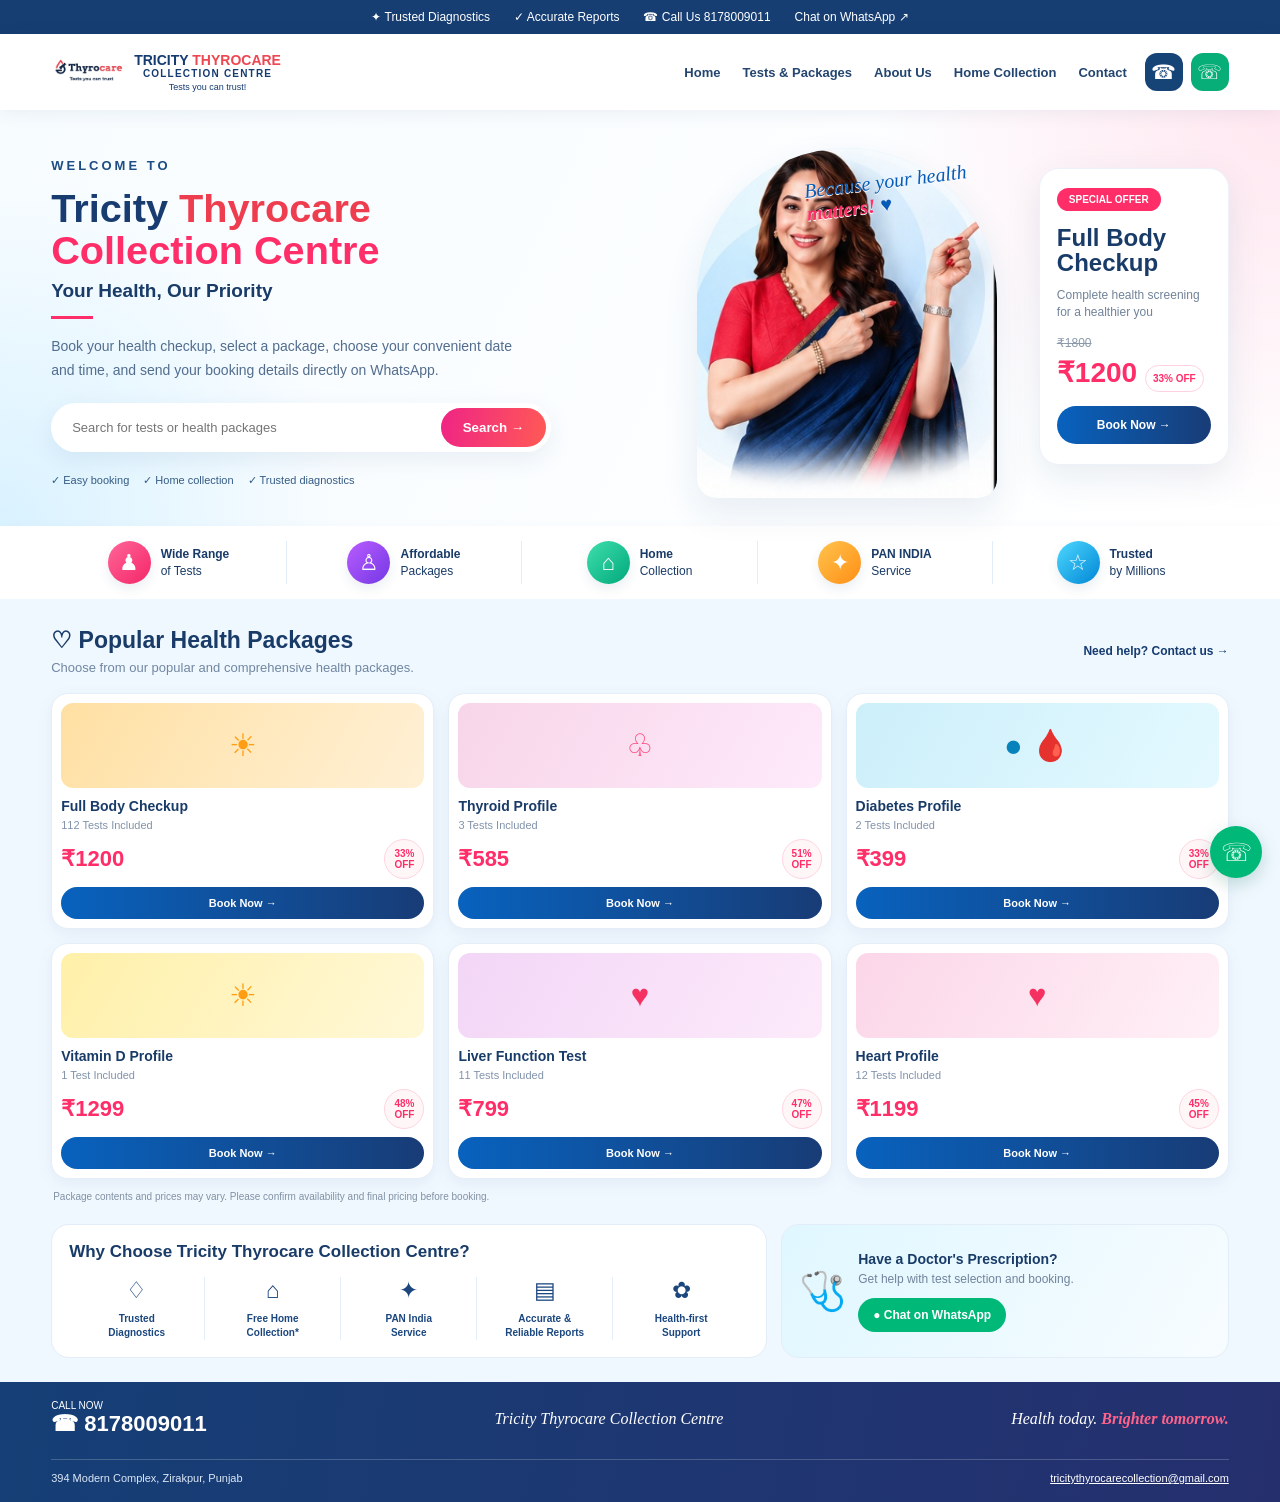
==== index.html @ b6810d11 "Update website" ====
<!doctype html>
<html lang="en">
<head>
<meta charset="utf-8">
<meta name="viewport" content="width=device-width, initial-scale=1">
<meta name="theme-color" content="#112748">
<title>Tricity Thyrocare Collection Centre | Health today. Brighter tomorrow.</title>
<style>
*{box-sizing:border-box} :root{--navy:#153b70;--blue:#075bb7;--pink:#ff2d68;--red:#f04454;--pale:#f1f8ff;--text:#193b68}html{scroll-behavior:smooth}body{margin:0;font-family:Arial,Helvetica,sans-serif;color:var(--text);background:#f5faff}.topline{min-height:34px;background:#173e73;color:#fff;display:flex;gap:24px;align-items:center;justify-content:space-around;padding:8px 4%;font-size:12px}.topline a{color:#fff;text-decoration:none}.header{background:#fff;display:flex;align-items:center;justify-content:space-between;padding:12px 4%;gap:18px;box-shadow:0 3px 18px #0c366011;position:sticky;top:0;z-index:10}.brand{display:flex;align-items:center;gap:9px;text-decoration:none;color:var(--navy);min-width:245px}.brand img{width:74px;height:52px;object-fit:contain;object-position:center;background:#112748;border-radius:3px}.brand-name{font-size:14px;font-weight:800;line-height:1.15}.brand-name b{color:#ed4851}.brand-name small,.brand-name em{display:block;text-align:center;font-size:10px;letter-spacing:1.2px;font-style:normal}.brand-name em{font-size:9px;letter-spacing:0;font-weight:500;margin-top:3px}nav{display:flex;gap:22px;align-items:center}nav a{font-size:13px;font-weight:700;color:#23456f;text-decoration:none}nav a:hover{color:var(--pink)}.header-actions{display:flex;gap:8px}.round-call,.round-wa{width:38px;height:38px;border-radius:12px;display:grid;place-items:center;color:white;text-decoration:none;font-size:20px;background:#174477}.round-wa{background:#08ae77}.menu{display:none;border:0;background:none;font-size:25px;color:var(--navy)}.hero{padding:38px 4% 28px;display:grid;grid-template-columns:1fr 1.05fr;gap:28px;align-items:center;background:radial-gradient(circle at 0% 100%,#d9f2ff 0,transparent 26%),radial-gradient(circle at 100% 0%,#ffe7f0 0,transparent 30%),linear-gradient(115deg,#f7fcff,#fff)}.eyebrow{font-weight:800;letter-spacing:3px;font-size:13px;color:#1d4d82}.hero h1{font-size:clamp(28px,3.1vw,43px);line-height:1.08;margin:14px 0 8px;color:#183c70}.hero h1 span{color:#ee3d4e}.hero h1 strong{color:var(--pink)}.hero h2{font-size:19px;margin:0 0 14px}.pink-line{width:42px;height:3px;background:var(--pink);margin-bottom:16px}.hero-copy p{font-size:14px;line-height:1.7;color:#526d8e;max-width:480px}.search{display:flex;background:white;border-radius:40px;box-shadow:0 8px 24px #123b7014;padding:5px;max-width:500px;margin:20px 0}.search input{min-width:0;flex:1;border:0;outline:0;padding:12px 16px;border-radius:30px;font-size:13px}.search button{border:0;background:linear-gradient(100deg,#ef2485,#ff5a55);color:#fff;border-radius:30px;padding:0 22px;font-weight:800;cursor:pointer}.trust-points{display:flex;gap:14px;flex-wrap:wrap;font-size:11px;color:#355b84}.hero-visual{min-height:350px;position:relative;display:flex;align-items:center;justify-content:center;padding:0 175px 0 0}.photo-frame{width:min(100%,300px);height:350px;overflow:hidden;border-radius:160px 160px 20px 20px;background:#d8efff;box-shadow:0 14px 36px #17447717}.photo-frame img{width:100%;height:100%;object-fit:cover;object-position:center top}.floating-note{position:absolute;top:22px;left:28%;font-family:Georgia,serif;font-style:italic;font-size:20px;color:#075bb7;transform:rotate(-7deg);text-shadow:0 1px white}.floating-note b{color:var(--pink)}.offer-card{position:absolute;right:0;top:20px;width:190px;background:white;border-radius:20px;padding:20px 17px;box-shadow:0 12px 36px #193b6818;border:1px solid #edf2fa}.offer-tag{background:var(--pink);color:#fff;border-radius:20px;padding:6px 12px;font-size:10px;font-weight:800}.offer-card h3{font-size:24px;line-height:1.05;margin:18px 0 8px}.offer-card p{font-size:12px;color:#71839b;line-height:1.4}.offer-card del{font-size:12px;color:#8b99aa}.price{font-size:28px;color:var(--pink);font-weight:900;margin:5px 0 14px;white-space:nowrap}.price small{font-size:10px;border:1px solid #ffd1df;border-radius:20px;padding:7px;color:var(--pink);display:inline-block}.btn,.book{display:block;text-align:center;text-decoration:none;background:linear-gradient(90deg,#0862be,#183c76);color:#fff;border:0;border-radius:25px;padding:12px;font-weight:800;font-size:12px;cursor:pointer;width:100%}.benefits{display:grid;grid-template-columns:repeat(5,1fr);background:#fff;padding:15px 4%;box-shadow:0 5px 16px #1744770b}.benefits>div{display:flex;align-items:center;justify-content:center;gap:10px;border-right:1px solid #e2edf8;padding:0 8px}.benefits>div:last-child{border:0}.benefits i{font-style:normal;background:linear-gradient(135deg,#ff6699,#f42668);color:white;width:43px;height:43px;border-radius:50%;display:grid;place-items:center;font-size:22px;box-shadow:0 5px 12px #203f6818}.benefits>div:nth-child(2) i{background:linear-gradient(135deg,#b95cff,#7438e4)}.benefits>div:nth-child(3) i{background:linear-gradient(135deg,#40dfad,#00a87b)}.benefits>div:nth-child(4) i{background:linear-gradient(135deg,#ffc44d,#ff8e16)}.benefits>div:nth-child(5) i{background:linear-gradient(135deg,#4ed8ff,#0086d5)}.benefits b,.benefits small{display:block;font-size:12px}.benefits small{margin-top:3px}.packages{padding:28px 4% 22px;background:#f0f8ff}.section-head{display:flex;align-items:center;justify-content:space-between;margin-bottom:18px}.section-head h2{margin:0 0 6px;font-size:23px}.section-head p{margin:0;color:#7086a1;font-size:13px}.section-head>a{font-size:12px;color:var(--navy);font-weight:800;text-decoration:none}.package-grid{display:grid;grid-template-columns:repeat(3,1fr);gap:14px}.package{background:#fff;padding:9px;border-radius:17px;box-shadow:0 5px 16px #193b6810;border:1px solid #e5eef8;min-width:0}.package-art{height:85px;border-radius:12px;display:grid;place-items:center;font-size:31px;color:#ff9e15;margin-bottom:10px}.sun{background:linear-gradient(120deg,#ffe0a3,#fff0d5)}.thyroid{background:linear-gradient(120deg,#f8d5e9,#fdeafa);color:#ff477b}.diabetes{background:linear-gradient(120deg,#cceffa,#e4f9ff);color:#0782bb}.vitamin{background:linear-gradient(120deg,#fff0a9,#fff8d7)}.liver{background:linear-gradient(120deg,#f3d6f7,#fceafa);color:#f43160}.heart{background:linear-gradient(120deg,#fbd6e8,#fff0f6);color:#f43160}.package h3{font-size:14px;margin:0 0 5px}.package p{font-size:11px;color:#8193aa;margin:0 0 8px}.package-price{font-size:22px;font-weight:900;color:var(--pink);display:flex;justify-content:space-between;align-items:center;margin-bottom:8px}.package-price small{font-size:10px;border:1px solid #ffd5e0;background:#fff6f8;border-radius:50%;width:40px;height:40px;display:grid;place-items:center;text-align:center;line-height:1.1}.book{padding:10px;font-size:11px}.disclaimer{font-size:10px;color:#8090a3;margin:12px 2px 0}.lower{display:grid;grid-template-columns:1.6fr 1fr;gap:14px;padding:0 4% 24px;background:#f0f8ff}.why,.help{background:#fff;border:1px solid #e2edf8;border-radius:18px;padding:17px}.why h2{font-size:17px;margin:0 0 15px}.why-grid{display:grid;grid-template-columns:repeat(5,1fr)}.why-grid div{text-align:center;border-right:1px solid #e5edf6;font-size:23px;color:#1b477e}.why-grid div:last-child{border:0}.why-grid small{display:block;font-size:10px;font-weight:700;line-height:1.4;margin-top:8px}.help{display:flex;gap:12px;align-items:center;background:linear-gradient(120deg,#e0f7ff,#f7fcff)}.help-icon{font-size:38px}.help h3{font-size:14px;margin:0 0 5px}.help p{font-size:12px;color:#71839b;margin:0 0 12px}.whatsapp{display:inline-block;background:#00b878;color:#fff;border-radius:22px;padding:10px 15px;text-decoration:none;font-size:12px;font-weight:800}footer{background:linear-gradient(100deg,#153f76,#252f6e);color:#fff;padding:18px 4%;display:flex;gap:22px;align-items:center;justify-content:space-between;flex-wrap:wrap}.footer-call small,.footer-call a{display:block}.footer-call small{font-size:10px}.footer-call a{font-size:22px;font-weight:900;color:white;text-decoration:none}.footer-name,.tagline{font-family:Georgia,serif;font-style:italic}.tagline b{color:#ff638a}.footer-details{width:100%;display:flex;justify-content:space-between;font-size:11px;border-top:1px solid #ffffff33;padding-top:12px;color:#dce8f8}.footer-details a{color:#fff}.floating-wa{position:fixed;right:18px;bottom:22px;width:52px;height:52px;border-radius:50%;display:grid;place-items:center;background:#00b878;color:#fff;font-size:25px;text-decoration:none;box-shadow:0 6px 18px #0a6a5238;z-index:20}
@media(max-width:850px){.topline{gap:9px;font-size:10px;flex-wrap:wrap}.header{padding:10px 4%;gap:9px}.menu{display:block}.brand{min-width:0;flex:1}.brand img{width:57px;height:42px}.brand-name{font-size:12px}nav{display:none;position:absolute;top:100%;left:0;right:0;background:#fff;padding:16px 5%;box-shadow:0 10px 20px #0001;flex-direction:column;align-items:flex-start}nav.open{display:flex}.hero{grid-template-columns:1fr;padding-top:28px}.hero-visual{max-width:550px;width:100%;margin:auto;min-height:320px;padding-right:155px}.photo-frame{height:320px}.offer-card{width:170px;padding:16px 13px}.offer-card h3{font-size:21px}.floating-note{font-size:16px}.benefits{grid-template-columns:repeat(3,1fr);gap:12px}.benefits>div{border:0;justify-content:flex-start}.package-grid{grid-template-columns:repeat(2,1fr)}.lower{grid-template-columns:1fr}.section-head h2{font-size:20px}}@media(max-width:480px){.topline span:nth-child(2){display:none}.topline{justify-content:space-between}.header-actions{gap:5px}.round-call,.round-wa{width:32px;height:32px;border-radius:10px}.brand img{width:48px;height:36px}.brand-name{font-size:10px}.brand-name small{font-size:8px}.hero{padding:25px 5%}.hero h1{font-size:30px}.hero-visual{min-height:285px;padding-right:125px}.photo-frame{height:285px;width:100%;border-radius:130px 130px 18px 18px}.offer-card{width:140px;top:25px;padding:13px 10px}.offer-card h3{font-size:18px;margin-top:14px}.offer-card p{font-size:10px}.price{font-size:23px}.price small{font-size:8px;padding:5px}.floating-note{left:20%;top:5px;font-size:13px}.benefits{padding:13px 5%;grid-template-columns:repeat(2,1fr)}.benefits>div{gap:7px}.benefits i{width:35px;height:35px;font-size:18px}.benefits b,.benefits small{font-size:10px}.packages{padding:24px 4%}.section-head{align-items:flex-start;gap:8px}.section-head>a{max-width:95px;text-align:right;line-height:1.5}.section-head p{font-size:11px}.package-grid{gap:9px}.package{padding:7px;border-radius:13px}.package-art{height:62px;font-size:25px}.package h3{font-size:12px}.package-price{font-size:18px}.package-price small{width:34px;height:34px;font-size:8px}.book{font-size:10px;padding:9px 4px}.why-grid{grid-template-columns:repeat(3,1fr);gap:14px}.why-grid div{border:0}.footer-name{font-size:14px}.tagline{font-size:13px}.footer-details{flex-direction:column;gap:8px}.search input{font-size:11px;padding:10px}.search button{padding:0 14px;font-size:12px}}


/* Mobile and asset-safe header fixes */
.topline{flex-wrap:wrap;row-gap:5px;line-height:1.4;justify-content:center;text-align:center}
.header{min-width:0;flex-wrap:wrap}.brand{flex:1 1 190px;min-width:0}.brand img{flex:0 0 auto;object-fit:contain;background:#fff}.brand-name{overflow-wrap:anywhere}
.header nav{min-width:0}.hero-copy,.hero-visual{min-width:0}.search{width:100%;min-width:0}.search input{width:0}.trust-points{line-height:1.5}
@media(max-width:850px){.header{gap:8px}.menu{flex:0 0 auto}.brand{flex:1 1 150px}.header-actions{flex:0 0 auto}.topline a{white-space:normal}.header nav{width:100%}}
@media(max-width:480px){.topline{font-size:10px;padding:7px 3%;gap:7px}.brand-name{font-size:10px}.brand-name small{font-size:8px}.hero-copy p{font-size:14px}.search button{white-space:nowrap}.hero-visual{overflow:visible}}

</style>
</head>
<body>
<div class="topline"><span>✦ Trusted Diagnostics</span><span>✓ Accurate Reports</span><a href="tel:8178009011">☎ Call Us 8178009011</a><a href="https://wa.me/918178009011">Chat on WhatsApp ↗</a></div>
<header class="header">
  <button class="menu" id="menuBtn" aria-label="Open menu">☰</button>
  <a class="brand" href="#home"><img src="[data-uri]" alt="Thyrocare logo"><span class="brand-name">TRICITY <b>THYROCARE</b><small>COLLECTION CENTRE</small><em>Tests you can trust!</em></span></a>
  <nav id="nav"><a href="#home">Home</a><a href="#packages">Tests & Packages</a><a href="#about">About Us</a><a href="#collection">Home Collection</a><a href="#contact">Contact</a></nav>
  <div class="header-actions"><a class="round-call" href="tel:8178009011">☎</a><a class="round-wa" href="https://wa.me/918178009011">☏</a></div>
</header>
<main>
<section class="hero" id="home">
  <div class="hero-copy"><div class="eyebrow">WELCOME TO</div><h1>Tricity <span>Thyrocare</span><br><strong>Collection Centre</strong></h1><h2>Your Health, Our Priority</h2><div class="pink-line"></div><p>Book your health checkup, select a package, choose your convenient date and time, and send your booking details directly on WhatsApp.</p>
  <form class="search" id="searchForm"><input id="searchInput" placeholder="Search for tests or health packages" aria-label="Search tests and packages"><button>Search →</button></form>
  <div class="trust-points"><span>✓ Easy booking</span><span>✓ Home collection</span><span>✓ Trusted diagnostics</span></div></div>
  <div class="hero-visual"><div class="photo-frame"><img src="[data-uri]" alt="Healthcare professional"></div><div class="floating-note">Because your health<br><b>matters!</b> ♥</div><div class="offer-card"><span class="offer-tag">SPECIAL OFFER</span><h3>Full Body<br>Checkup</h3><p>Complete health screening for a healthier you</p><del>₹1800</del><div class="price">₹1200 <small>33% OFF</small></div><a class="btn" href="#packages">Book Now →</a></div></div>
</section>
<section class="benefits" id="collection"><div><i>♟</i><span><b>Wide Range</b><small>of Tests</small></span></div><div><i>♙</i><span><b>Affordable</b><small>Packages</small></span></div><div><i>⌂</i><span><b>Home</b><small>Collection</small></span></div><div><i>✦</i><span><b>PAN INDIA</b><small>Service</small></span></div><div><i>☆</i><span><b>Trusted</b><small>by Millions</small></span></div></section>
<section class="packages" id="packages"><div class="section-head"><div><h2>♡ Popular Health Packages</h2><p>Choose from our popular and comprehensive health packages.</p></div><a href="#contact">Need help? Contact us →</a></div>
<div class="package-grid" id="packageGrid">
<article class="package"><div class="package-art sun">☀</div><h3>Full Body Checkup</h3><p>112 Tests Included</p><div class="package-price">₹1200 <small>33% OFF</small></div><button class="book" data-package="Full Body Checkup — ₹1200">Book Now →</button></article>
<article class="package"><div class="package-art thyroid">♧</div><h3>Thyroid Profile</h3><p>3 Tests Included</p><div class="package-price">₹585 <small>51% OFF</small></div><button class="book" data-package="Thyroid Profile — ₹585">Book Now →</button></article>
<article class="package"><div class="package-art diabetes">● 🩸</div><h3>Diabetes Profile</h3><p>2 Tests Included</p><div class="package-price">₹399 <small>33% OFF</small></div><button class="book" data-package="Diabetes Profile — ₹399">Book Now →</button></article>
<article class="package"><div class="package-art vitamin">☀</div><h3>Vitamin D Profile</h3><p>1 Test Included</p><div class="package-price">₹1299 <small>48% OFF</small></div><button class="book" data-package="Vitamin D Profile — ₹1299">Book Now →</button></article>
<article class="package"><div class="package-art liver">♥</div><h3>Liver Function Test</h3><p>11 Tests Included</p><div class="package-price">₹799 <small>47% OFF</small></div><button class="book" data-package="Liver Function Test — ₹799">Book Now →</button></article>
<article class="package"><div class="package-art heart">♥</div><h3>Heart Profile</h3><p>12 Tests Included</p><div class="package-price">₹1199 <small>45% OFF</small></div><button class="book" data-package="Heart Profile — ₹1199">Book Now →</button></article>
</div><p class="disclaimer">Package contents and prices may vary. Please confirm availability and final pricing before booking.</p></section>
<section class="lower" id="about"><div class="why"><h2>Why Choose Tricity Thyrocare Collection Centre?</h2><div class="why-grid"><div>♢<small>Trusted<br>Diagnostics</small></div><div>⌂<small>Free Home<br>Collection*</small></div><div>✦<small>PAN India<br>Service</small></div><div>▤<small>Accurate &<br>Reliable Reports</small></div><div>✿<small>Health-first<br>Support</small></div></div></div>
<div class="help"><div class="help-icon">🩺</div><div><h3>Have a Doctor's Prescription?</h3><p>Get help with test selection and booking.</p><a href="https://wa.me/918178009011?text=Hello%2C%20I%20need%20help%20with%20a%20test%20booking." class="whatsapp">● Chat on WhatsApp</a></div></div></section>
</main>
<footer id="contact"><div class="footer-call"><small>CALL NOW</small><a href="tel:8178009011">☎ 8178009011</a></div><div class="footer-name">Tricity Thyrocare Collection Centre</div><div class="tagline">Health today. <b>Brighter tomorrow.</b></div><div class="footer-details"><span>394 Modern Complex, Zirakpur, Punjab</span><a href="mailto:tricitythyrocarecollection@gmail.com">tricitythyrocarecollection@gmail.com</a></div></footer>
<a class="floating-wa" href="https://wa.me/918178009011" aria-label="Chat on WhatsApp">☏</a>
<script>
const menuBtn=document.getElementById('menuBtn');const nav=document.getElementById('nav');menuBtn.addEventListener('click',()=>nav.classList.toggle('open'));nav.querySelectorAll('a').forEach(a=>a.addEventListener('click',()=>nav.classList.remove('open')));
function sendBooking(pkg){const msg=`Hello Tricity Thyrocare Collection Centre,%0AI'm interested in booking: ${encodeURIComponent(pkg)}.%0APlease share availability and booking details.%0AName: %0APincode/Area: `;window.open(`https://wa.me/918178009011?text=${msg}`,'_blank','noopener');}
document.querySelectorAll('.book').forEach(btn=>btn.addEventListener('click',()=>sendBooking(btn.dataset.package)));
document.getElementById('searchForm').addEventListener('submit',e=>{e.preventDefault();const q=document.getElementById('searchInput').value.trim().toLowerCase();let found=0;document.querySelectorAll('.package').forEach(card=>{const match=!q||card.innerText.toLowerCase().includes(q);card.style.display=match?'block':'none';if(match)found++;});document.getElementById('packages').scrollIntoView({behavior:'smooth'});if(q&&found===0){document.getElementById('searchInput').setCustomValidity('No matching package found. Try thyroid, diabetes, vitamin, liver, heart or full body.');document.getElementById('searchInput').reportValidity();}else{document.getElementById('searchInput').setCustomValidity('');}});

</script>
</body></html>
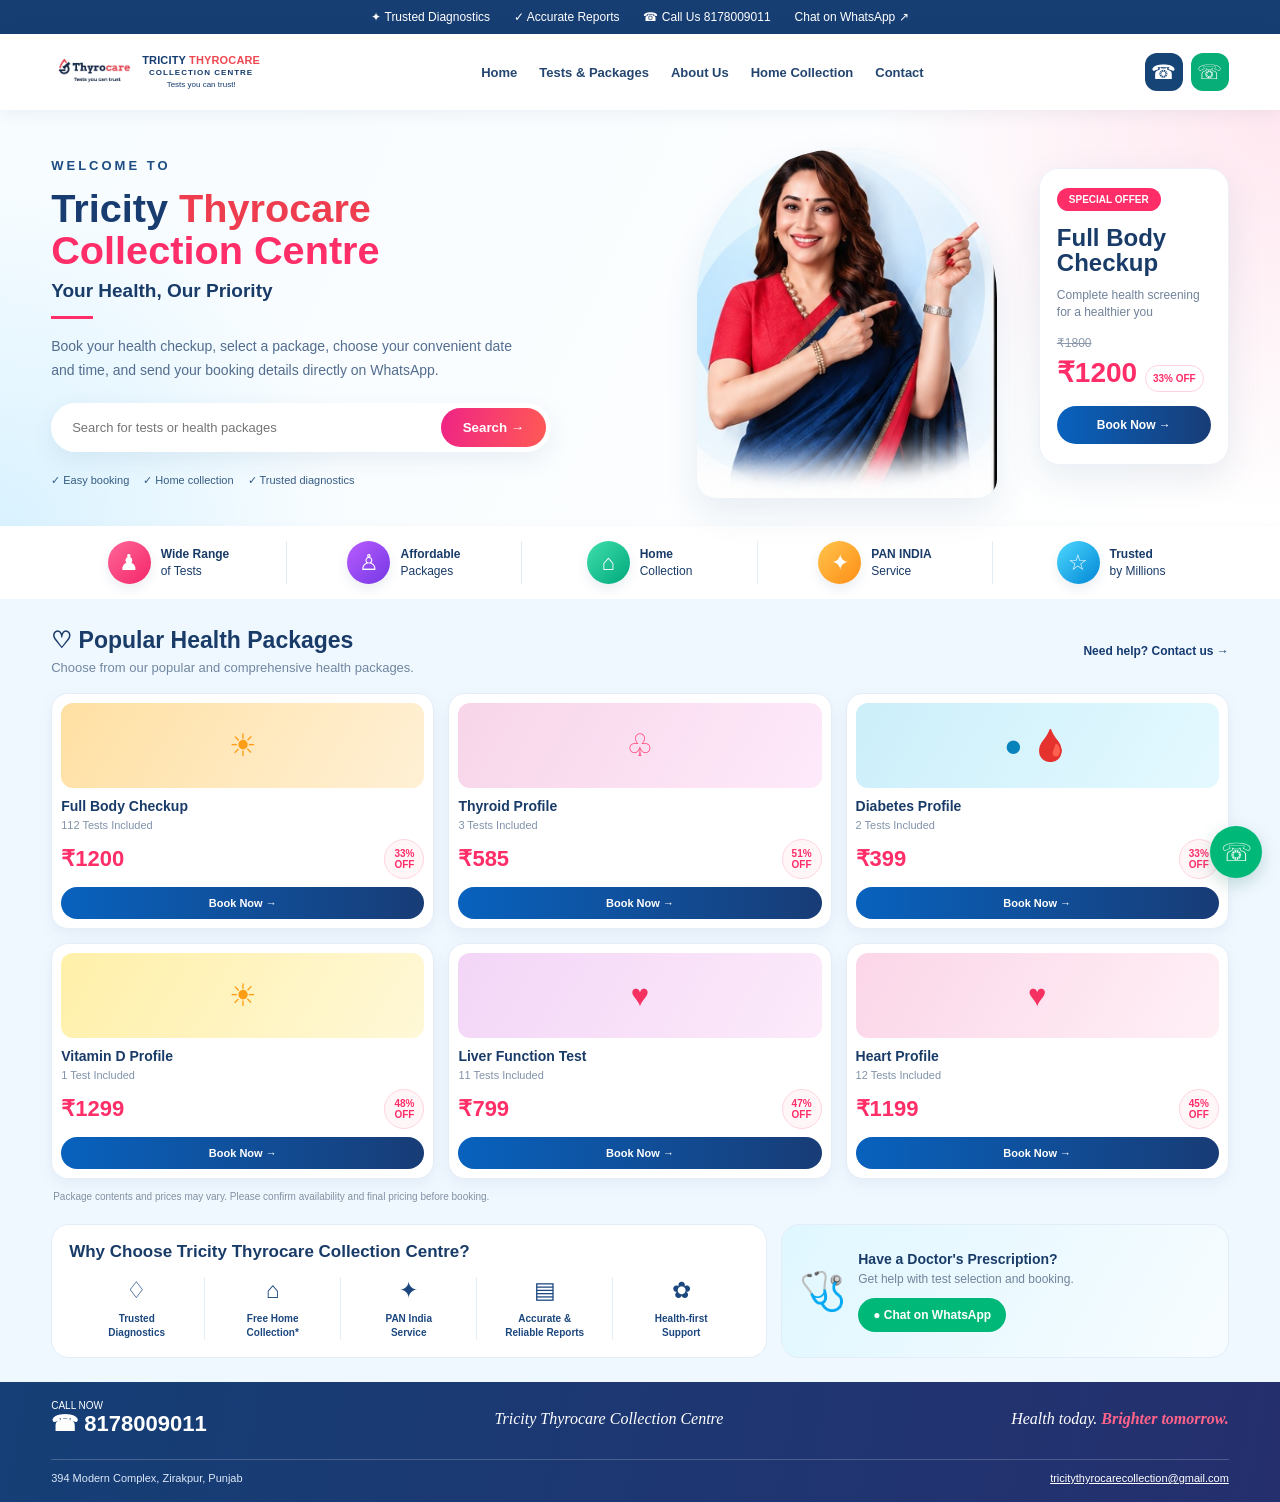
==== commit 536b7a97: "Update website" ====
--- a/index.html
+++ b/index.html
@@ -17,6 +17,17 @@
 @media(max-width:850px){.header{gap:8px}.menu{flex:0 0 auto}.brand{flex:1 1 150px}.header-actions{flex:0 0 auto}.topline a{white-space:normal}.header nav{width:100%}}
 @media(max-width:480px){.topline{font-size:10px;padding:7px 3%;gap:7px}.brand-name{font-size:10px}.brand-name small{font-size:8px}.hero-copy p{font-size:14px}.search button{white-space:nowrap}.hero-visual{overflow:visible}}
 
+
+/* Final mobile header and hero-photo refinements */
+.brand{gap:7px;min-width:0;flex:0 1 auto}
+.brand img{width:84px;height:52px;object-fit:contain;object-position:center;background:#fff;border-radius:0}
+.brand-name{font-size:11px;line-height:1.12;letter-spacing:.15px;white-space:normal}
+.brand-name small{font-size:8px;letter-spacing:1px;margin-top:2px}
+.brand-name em{font-size:8px;margin-top:3px}
+.floating-note{display:none!important}
+@media(max-width:850px){.brand{flex:1 1 auto;gap:6px}.brand img{width:68px;height:44px}.brand-name{font-size:9.5px}.brand-name small{font-size:7.5px;letter-spacing:.7px}.brand-name em{font-size:7.5px}.header{gap:8px}.header-actions{gap:6px}}
+@media(max-width:480px){.header{padding:9px 3%;gap:6px}.brand{flex:1 1 0;min-width:0;gap:5px}.brand img{width:62px;height:42px}.brand-name{font-size:8.5px;letter-spacing:0}.brand-name small{font-size:7px;letter-spacing:.55px}.brand-name em{font-size:7px}.menu{font-size:22px}.round-call,.round-wa{width:30px;height:30px;font-size:17px}.hero-visual{margin-top:8px}.photo-frame img{object-position:center top}}
+
 </style>
 </head>
 <body>
@@ -32,7 +43,7 @@
   <div class="hero-copy"><div class="eyebrow">WELCOME TO</div><h1>Tricity <span>Thyrocare</span><br><strong>Collection Centre</strong></h1><h2>Your Health, Our Priority</h2><div class="pink-line"></div><p>Book your health checkup, select a package, choose your convenient date and time, and send your booking details directly on WhatsApp.</p>
   <form class="search" id="searchForm"><input id="searchInput" placeholder="Search for tests or health packages" aria-label="Search tests and packages"><button>Search →</button></form>
   <div class="trust-points"><span>✓ Easy booking</span><span>✓ Home collection</span><span>✓ Trusted diagnostics</span></div></div>
-  <div class="hero-visual"><div class="photo-frame"><img src="[data-uri]" alt="Healthcare professional"></div><div class="floating-note">Because your health<br><b>matters!</b> ♥</div><div class="offer-card"><span class="offer-tag">SPECIAL OFFER</span><h3>Full Body<br>Checkup</h3><p>Complete health screening for a healthier you</p><del>₹1800</del><div class="price">₹1200 <small>33% OFF</small></div><a class="btn" href="#packages">Book Now →</a></div></div>
+  <div class="hero-visual"><div class="photo-frame"><img src="[data-uri]" alt="Healthcare professional"></div><div class="offer-card"><span class="offer-tag">SPECIAL OFFER</span><h3>Full Body<br>Checkup</h3><p>Complete health screening for a healthier you</p><del>₹1800</del><div class="price">₹1200 <small>33% OFF</small></div><a class="btn" href="#packages">Book Now →</a></div></div>
 </section>
 <section class="benefits" id="collection"><div><i>♟</i><span><b>Wide Range</b><small>of Tests</small></span></div><div><i>♙</i><span><b>Affordable</b><small>Packages</small></span></div><div><i>⌂</i><span><b>Home</b><small>Collection</small></span></div><div><i>✦</i><span><b>PAN INDIA</b><small>Service</small></span></div><div><i>☆</i><span><b>Trusted</b><small>by Millions</small></span></div></section>
 <section class="packages" id="packages"><div class="section-head"><div><h2>♡ Popular Health Packages</h2><p>Choose from our popular and comprehensive health packages.</p></div><a href="#contact">Need help? Contact us →</a></div>
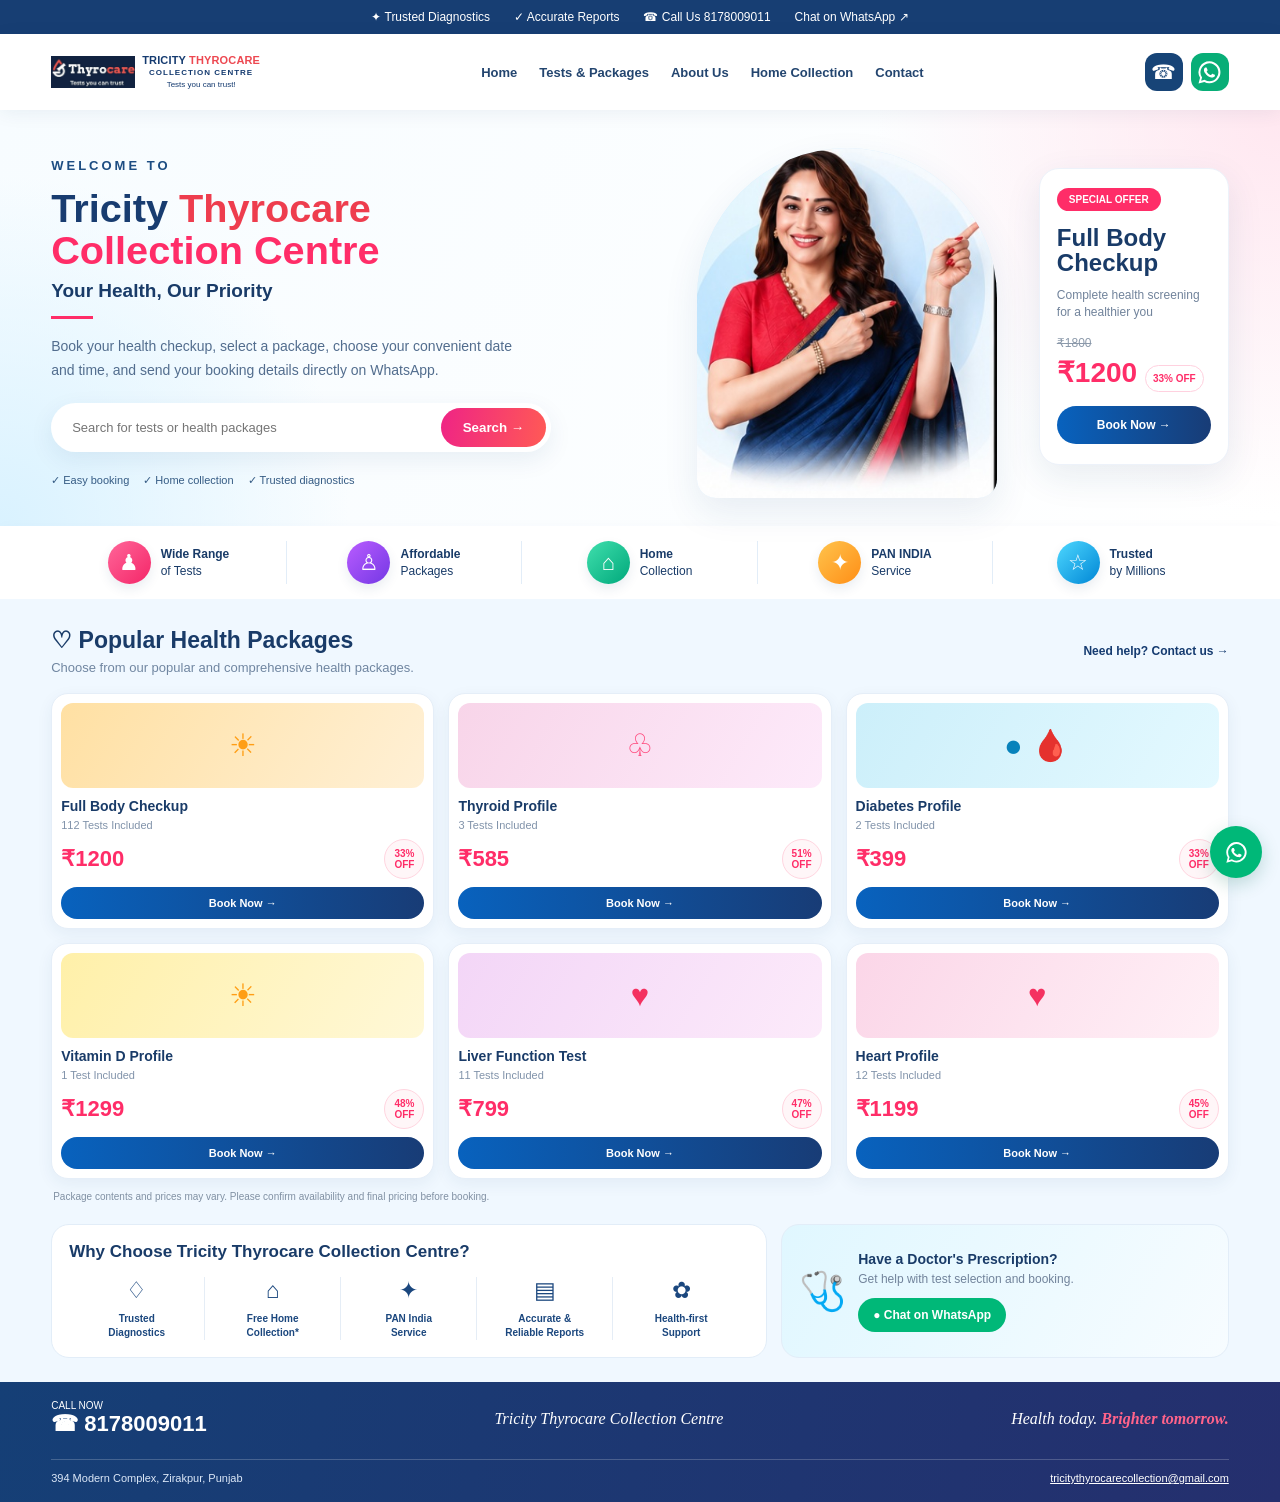
==== commit 32fb5f74: "Add files via upload Update website" ====
--- a/index.html
+++ b/index.html
@@ -6,8 +6,8 @@
 <meta name="theme-color" content="#112748">
 <title>Tricity Thyrocare Collection Centre | Health today. Brighter tomorrow.</title>
 <style>
-*{box-sizing:border-box} :root{--navy:#153b70;--blue:#075bb7;--pink:#ff2d68;--red:#f04454;--pale:#f1f8ff;--text:#193b68}html{scroll-behavior:smooth}body{margin:0;font-family:Arial,Helvetica,sans-serif;color:var(--text);background:#f5faff}.topline{min-height:34px;background:#173e73;color:#fff;display:flex;gap:24px;align-items:center;justify-content:space-around;padding:8px 4%;font-size:12px}.topline a{color:#fff;text-decoration:none}.header{background:#fff;display:flex;align-items:center;justify-content:space-between;padding:12px 4%;gap:18px;box-shadow:0 3px 18px #0c366011;position:sticky;top:0;z-index:10}.brand{display:flex;align-items:center;gap:9px;text-decoration:none;color:var(--navy);min-width:245px}.brand img{width:74px;height:52px;object-fit:contain;object-position:center;background:#112748;border-radius:3px}.brand-name{font-size:14px;font-weight:800;line-height:1.15}.brand-name b{color:#ed4851}.brand-name small,.brand-name em{display:block;text-align:center;font-size:10px;letter-spacing:1.2px;font-style:normal}.brand-name em{font-size:9px;letter-spacing:0;font-weight:500;margin-top:3px}nav{display:flex;gap:22px;align-items:center}nav a{font-size:13px;font-weight:700;color:#23456f;text-decoration:none}nav a:hover{color:var(--pink)}.header-actions{display:flex;gap:8px}.round-call,.round-wa{width:38px;height:38px;border-radius:12px;display:grid;place-items:center;color:white;text-decoration:none;font-size:20px;background:#174477}.round-wa{background:#08ae77}.menu{display:none;border:0;background:none;font-size:25px;color:var(--navy)}.hero{padding:38px 4% 28px;display:grid;grid-template-columns:1fr 1.05fr;gap:28px;align-items:center;background:radial-gradient(circle at 0% 100%,#d9f2ff 0,transparent 26%),radial-gradient(circle at 100% 0%,#ffe7f0 0,transparent 30%),linear-gradient(115deg,#f7fcff,#fff)}.eyebrow{font-weight:800;letter-spacing:3px;font-size:13px;color:#1d4d82}.hero h1{font-size:clamp(28px,3.1vw,43px);line-height:1.08;margin:14px 0 8px;color:#183c70}.hero h1 span{color:#ee3d4e}.hero h1 strong{color:var(--pink)}.hero h2{font-size:19px;margin:0 0 14px}.pink-line{width:42px;height:3px;background:var(--pink);margin-bottom:16px}.hero-copy p{font-size:14px;line-height:1.7;color:#526d8e;max-width:480px}.search{display:flex;background:white;border-radius:40px;box-shadow:0 8px 24px #123b7014;padding:5px;max-width:500px;margin:20px 0}.search input{min-width:0;flex:1;border:0;outline:0;padding:12px 16px;border-radius:30px;font-size:13px}.search button{border:0;background:linear-gradient(100deg,#ef2485,#ff5a55);color:#fff;border-radius:30px;padding:0 22px;font-weight:800;cursor:pointer}.trust-points{display:flex;gap:14px;flex-wrap:wrap;font-size:11px;color:#355b84}.hero-visual{min-height:350px;position:relative;display:flex;align-items:center;justify-content:center;padding:0 175px 0 0}.photo-frame{width:min(100%,300px);height:350px;overflow:hidden;border-radius:160px 160px 20px 20px;background:#d8efff;box-shadow:0 14px 36px #17447717}.photo-frame img{width:100%;height:100%;object-fit:cover;object-position:center top}.floating-note{position:absolute;top:22px;left:28%;font-family:Georgia,serif;font-style:italic;font-size:20px;color:#075bb7;transform:rotate(-7deg);text-shadow:0 1px white}.floating-note b{color:var(--pink)}.offer-card{position:absolute;right:0;top:20px;width:190px;background:white;border-radius:20px;padding:20px 17px;box-shadow:0 12px 36px #193b6818;border:1px solid #edf2fa}.offer-tag{background:var(--pink);color:#fff;border-radius:20px;padding:6px 12px;font-size:10px;font-weight:800}.offer-card h3{font-size:24px;line-height:1.05;margin:18px 0 8px}.offer-card p{font-size:12px;color:#71839b;line-height:1.4}.offer-card del{font-size:12px;color:#8b99aa}.price{font-size:28px;color:var(--pink);font-weight:900;margin:5px 0 14px;white-space:nowrap}.price small{font-size:10px;border:1px solid #ffd1df;border-radius:20px;padding:7px;color:var(--pink);display:inline-block}.btn,.book{display:block;text-align:center;text-decoration:none;background:linear-gradient(90deg,#0862be,#183c76);color:#fff;border:0;border-radius:25px;padding:12px;font-weight:800;font-size:12px;cursor:pointer;width:100%}.benefits{display:grid;grid-template-columns:repeat(5,1fr);background:#fff;padding:15px 4%;box-shadow:0 5px 16px #1744770b}.benefits>div{display:flex;align-items:center;justify-content:center;gap:10px;border-right:1px solid #e2edf8;padding:0 8px}.benefits>div:last-child{border:0}.benefits i{font-style:normal;background:linear-gradient(135deg,#ff6699,#f42668);color:white;width:43px;height:43px;border-radius:50%;display:grid;place-items:center;font-size:22px;box-shadow:0 5px 12px #203f6818}.benefits>div:nth-child(2) i{background:linear-gradient(135deg,#b95cff,#7438e4)}.benefits>div:nth-child(3) i{background:linear-gradient(135deg,#40dfad,#00a87b)}.benefits>div:nth-child(4) i{background:linear-gradient(135deg,#ffc44d,#ff8e16)}.benefits>div:nth-child(5) i{background:linear-gradient(135deg,#4ed8ff,#0086d5)}.benefits b,.benefits small{display:block;font-size:12px}.benefits small{margin-top:3px}.packages{padding:28px 4% 22px;background:#f0f8ff}.section-head{display:flex;align-items:center;justify-content:space-between;margin-bottom:18px}.section-head h2{margin:0 0 6px;font-size:23px}.section-head p{margin:0;color:#7086a1;font-size:13px}.section-head>a{font-size:12px;color:var(--navy);font-weight:800;text-decoration:none}.package-grid{display:grid;grid-template-columns:repeat(3,1fr);gap:14px}.package{background:#fff;padding:9px;border-radius:17px;box-shadow:0 5px 16px #193b6810;border:1px solid #e5eef8;min-width:0}.package-art{height:85px;border-radius:12px;display:grid;place-items:center;font-size:31px;color:#ff9e15;margin-bottom:10px}.sun{background:linear-gradient(120deg,#ffe0a3,#fff0d5)}.thyroid{background:linear-gradient(120deg,#f8d5e9,#fdeafa);color:#ff477b}.diabetes{background:linear-gradient(120deg,#cceffa,#e4f9ff);color:#0782bb}.vitamin{background:linear-gradient(120deg,#fff0a9,#fff8d7)}.liver{background:linear-gradient(120deg,#f3d6f7,#fceafa);color:#f43160}.heart{background:linear-gradient(120deg,#fbd6e8,#fff0f6);color:#f43160}.package h3{font-size:14px;margin:0 0 5px}.package p{font-size:11px;color:#8193aa;margin:0 0 8px}.package-price{font-size:22px;font-weight:900;color:var(--pink);display:flex;justify-content:space-between;align-items:center;margin-bottom:8px}.package-price small{font-size:10px;border:1px solid #ffd5e0;background:#fff6f8;border-radius:50%;width:40px;height:40px;display:grid;place-items:center;text-align:center;line-height:1.1}.book{padding:10px;font-size:11px}.disclaimer{font-size:10px;color:#8090a3;margin:12px 2px 0}.lower{display:grid;grid-template-columns:1.6fr 1fr;gap:14px;padding:0 4% 24px;background:#f0f8ff}.why,.help{background:#fff;border:1px solid #e2edf8;border-radius:18px;padding:17px}.why h2{font-size:17px;margin:0 0 15px}.why-grid{display:grid;grid-template-columns:repeat(5,1fr)}.why-grid div{text-align:center;border-right:1px solid #e5edf6;font-size:23px;color:#1b477e}.why-grid div:last-child{border:0}.why-grid small{display:block;font-size:10px;font-weight:700;line-height:1.4;margin-top:8px}.help{display:flex;gap:12px;align-items:center;background:linear-gradient(120deg,#e0f7ff,#f7fcff)}.help-icon{font-size:38px}.help h3{font-size:14px;margin:0 0 5px}.help p{font-size:12px;color:#71839b;margin:0 0 12px}.whatsapp{display:inline-block;background:#00b878;color:#fff;border-radius:22px;padding:10px 15px;text-decoration:none;font-size:12px;font-weight:800}footer{background:linear-gradient(100deg,#153f76,#252f6e);color:#fff;padding:18px 4%;display:flex;gap:22px;align-items:center;justify-content:space-between;flex-wrap:wrap}.footer-call small,.footer-call a{display:block}.footer-call small{font-size:10px}.footer-call a{font-size:22px;font-weight:900;color:white;text-decoration:none}.footer-name,.tagline{font-family:Georgia,serif;font-style:italic}.tagline b{color:#ff638a}.footer-details{width:100%;display:flex;justify-content:space-between;font-size:11px;border-top:1px solid #ffffff33;padding-top:12px;color:#dce8f8}.footer-details a{color:#fff}.floating-wa{position:fixed;right:18px;bottom:22px;width:52px;height:52px;border-radius:50%;display:grid;place-items:center;background:#00b878;color:#fff;font-size:25px;text-decoration:none;box-shadow:0 6px 18px #0a6a5238;z-index:20}
-@media(max-width:850px){.topline{gap:9px;font-size:10px;flex-wrap:wrap}.header{padding:10px 4%;gap:9px}.menu{display:block}.brand{min-width:0;flex:1}.brand img{width:57px;height:42px}.brand-name{font-size:12px}nav{display:none;position:absolute;top:100%;left:0;right:0;background:#fff;padding:16px 5%;box-shadow:0 10px 20px #0001;flex-direction:column;align-items:flex-start}nav.open{display:flex}.hero{grid-template-columns:1fr;padding-top:28px}.hero-visual{max-width:550px;width:100%;margin:auto;min-height:320px;padding-right:155px}.photo-frame{height:320px}.offer-card{width:170px;padding:16px 13px}.offer-card h3{font-size:21px}.floating-note{font-size:16px}.benefits{grid-template-columns:repeat(3,1fr);gap:12px}.benefits>div{border:0;justify-content:flex-start}.package-grid{grid-template-columns:repeat(2,1fr)}.lower{grid-template-columns:1fr}.section-head h2{font-size:20px}}@media(max-width:480px){.topline span:nth-child(2){display:none}.topline{justify-content:space-between}.header-actions{gap:5px}.round-call,.round-wa{width:32px;height:32px;border-radius:10px}.brand img{width:48px;height:36px}.brand-name{font-size:10px}.brand-name small{font-size:8px}.hero{padding:25px 5%}.hero h1{font-size:30px}.hero-visual{min-height:285px;padding-right:125px}.photo-frame{height:285px;width:100%;border-radius:130px 130px 18px 18px}.offer-card{width:140px;top:25px;padding:13px 10px}.offer-card h3{font-size:18px;margin-top:14px}.offer-card p{font-size:10px}.price{font-size:23px}.price small{font-size:8px;padding:5px}.floating-note{left:20%;top:5px;font-size:13px}.benefits{padding:13px 5%;grid-template-columns:repeat(2,1fr)}.benefits>div{gap:7px}.benefits i{width:35px;height:35px;font-size:18px}.benefits b,.benefits small{font-size:10px}.packages{padding:24px 4%}.section-head{align-items:flex-start;gap:8px}.section-head>a{max-width:95px;text-align:right;line-height:1.5}.section-head p{font-size:11px}.package-grid{gap:9px}.package{padding:7px;border-radius:13px}.package-art{height:62px;font-size:25px}.package h3{font-size:12px}.package-price{font-size:18px}.package-price small{width:34px;height:34px;font-size:8px}.book{font-size:10px;padding:9px 4px}.why-grid{grid-template-columns:repeat(3,1fr);gap:14px}.why-grid div{border:0}.footer-name{font-size:14px}.tagline{font-size:13px}.footer-details{flex-direction:column;gap:8px}.search input{font-size:11px;padding:10px}.search button{padding:0 14px;font-size:12px}}
+*{box-sizing:border-box} :root{--navy:#153b70;--blue:#075bb7;--pink:#ff2d68;--red:#f04454;--pale:#f1f8ff;--text:#193b68}html{scroll-behavior:smooth}body{margin:0;font-family:Arial,Helvetica,sans-serif;color:var(--text);background:#f5faff}.topline{min-height:34px;background:#173e73;color:#fff;display:flex;gap:24px;align-items:center;justify-content:space-around;padding:8px 4%;font-size:12px}.topline a{color:#fff;text-decoration:none}.header{background:#fff;display:flex;align-items:center;justify-content:space-between;padding:12px 4%;gap:18px;box-shadow:0 3px 18px #0c366011;position:sticky;top:0;z-index:10}.brand{display:flex;align-items:center;gap:9px;text-decoration:none;color:var(--navy);min-width:245px}.brand img{width:116px;height:58px;flex:0 0 auto;object-fit:contain;object-position:center;background:#112748;border-radius:5px}.brand-name{font-size:14px;font-weight:800;line-height:1.15}.brand-name b{color:#ed4851}.brand-name small,.brand-name em{display:block;text-align:center;font-size:10px;letter-spacing:1.2px;font-style:normal}.brand-name em{font-size:9px;letter-spacing:0;font-weight:500;margin-top:3px}nav{display:flex;gap:22px;align-items:center}nav a{font-size:13px;font-weight:700;color:#23456f;text-decoration:none}nav a:hover{color:var(--pink)}.header-actions{display:flex;gap:8px}.round-call,.round-wa{width:38px;height:38px;border-radius:12px;display:grid;place-items:center;color:white;text-decoration:none;font-size:20px;background:#174477}.round-wa{background:#08ae77}.round-wa svg{width:27px;height:27px;display:block}.menu{display:none;border:0;background:none;font-size:25px;color:var(--navy)}.hero{padding:38px 4% 28px;display:grid;grid-template-columns:1fr 1.05fr;gap:28px;align-items:center;background:radial-gradient(circle at 0% 100%,#d9f2ff 0,transparent 26%),radial-gradient(circle at 100% 0%,#ffe7f0 0,transparent 30%),linear-gradient(115deg,#f7fcff,#fff)}.eyebrow{font-weight:800;letter-spacing:3px;font-size:13px;color:#1d4d82}.hero h1{font-size:clamp(28px,3.1vw,43px);line-height:1.08;margin:14px 0 8px;color:#183c70}.hero h1 span{color:#ee3d4e}.hero h1 strong{color:var(--pink)}.hero h2{font-size:19px;margin:0 0 14px}.pink-line{width:42px;height:3px;background:var(--pink);margin-bottom:16px}.hero-copy p{font-size:14px;line-height:1.7;color:#526d8e;max-width:480px}.search{display:flex;background:white;border-radius:40px;box-shadow:0 8px 24px #123b7014;padding:5px;max-width:500px;margin:20px 0}.search input{min-width:0;flex:1;border:0;outline:0;padding:12px 16px;border-radius:30px;font-size:13px}.search button{border:0;background:linear-gradient(100deg,#ef2485,#ff5a55);color:#fff;border-radius:30px;padding:0 22px;font-weight:800;cursor:pointer}.trust-points{display:flex;gap:14px;flex-wrap:wrap;font-size:11px;color:#355b84}.hero-visual{min-height:350px;position:relative;display:flex;align-items:center;justify-content:center;padding:0 175px 0 0}.photo-frame{width:min(100%,300px);height:350px;overflow:hidden;border-radius:160px 160px 20px 20px;background:#d8efff;box-shadow:0 14px 36px #17447717}.photo-frame img{width:100%;height:100%;object-fit:cover;object-position:center top}.floating-note{position:absolute;top:22px;left:28%;font-family:Georgia,serif;font-style:italic;font-size:20px;color:#075bb7;transform:rotate(-7deg);text-shadow:0 1px white}.floating-note b{color:var(--pink)}.offer-card{position:absolute;right:0;top:20px;width:190px;background:white;border-radius:20px;padding:20px 17px;box-shadow:0 12px 36px #193b6818;border:1px solid #edf2fa}.offer-tag{background:var(--pink);color:#fff;border-radius:20px;padding:6px 12px;font-size:10px;font-weight:800}.offer-card h3{font-size:24px;line-height:1.05;margin:18px 0 8px}.offer-card p{font-size:12px;color:#71839b;line-height:1.4}.offer-card del{font-size:12px;color:#8b99aa}.price{font-size:28px;color:var(--pink);font-weight:900;margin:5px 0 14px;white-space:nowrap}.price small{font-size:10px;border:1px solid #ffd1df;border-radius:20px;padding:7px;color:var(--pink);display:inline-block}.btn,.book{display:block;text-align:center;text-decoration:none;background:linear-gradient(90deg,#0862be,#183c76);color:#fff;border:0;border-radius:25px;padding:12px;font-weight:800;font-size:12px;cursor:pointer;width:100%}.benefits{display:grid;grid-template-columns:repeat(5,1fr);background:#fff;padding:15px 4%;box-shadow:0 5px 16px #1744770b}.benefits>div{display:flex;align-items:center;justify-content:center;gap:10px;border-right:1px solid #e2edf8;padding:0 8px}.benefits>div:last-child{border:0}.benefits i{font-style:normal;background:linear-gradient(135deg,#ff6699,#f42668);color:white;width:43px;height:43px;border-radius:50%;display:grid;place-items:center;font-size:22px;box-shadow:0 5px 12px #203f6818}.benefits>div:nth-child(2) i{background:linear-gradient(135deg,#b95cff,#7438e4)}.benefits>div:nth-child(3) i{background:linear-gradient(135deg,#40dfad,#00a87b)}.benefits>div:nth-child(4) i{background:linear-gradient(135deg,#ffc44d,#ff8e16)}.benefits>div:nth-child(5) i{background:linear-gradient(135deg,#4ed8ff,#0086d5)}.benefits b,.benefits small{display:block;font-size:12px}.benefits small{margin-top:3px}.packages{padding:28px 4% 22px;background:#f0f8ff}.section-head{display:flex;align-items:center;justify-content:space-between;margin-bottom:18px}.section-head h2{margin:0 0 6px;font-size:23px}.section-head p{margin:0;color:#7086a1;font-size:13px}.section-head>a{font-size:12px;color:var(--navy);font-weight:800;text-decoration:none}.package-grid{display:grid;grid-template-columns:repeat(3,1fr);gap:14px}.package{background:#fff;padding:9px;border-radius:17px;box-shadow:0 5px 16px #193b6810;border:1px solid #e5eef8;min-width:0}.package-art{height:85px;border-radius:12px;display:grid;place-items:center;font-size:31px;color:#ff9e15;margin-bottom:10px}.sun{background:linear-gradient(120deg,#ffe0a3,#fff0d5)}.thyroid{background:linear-gradient(120deg,#f8d5e9,#fdeafa);color:#ff477b}.diabetes{background:linear-gradient(120deg,#cceffa,#e4f9ff);color:#0782bb}.vitamin{background:linear-gradient(120deg,#fff0a9,#fff8d7)}.liver{background:linear-gradient(120deg,#f3d6f7,#fceafa);color:#f43160}.heart{background:linear-gradient(120deg,#fbd6e8,#fff0f6);color:#f43160}.package h3{font-size:14px;margin:0 0 5px}.package p{font-size:11px;color:#8193aa;margin:0 0 8px}.package-price{font-size:22px;font-weight:900;color:var(--pink);display:flex;justify-content:space-between;align-items:center;margin-bottom:8px}.package-price small{font-size:10px;border:1px solid #ffd5e0;background:#fff6f8;border-radius:50%;width:40px;height:40px;display:grid;place-items:center;text-align:center;line-height:1.1}.book{padding:10px;font-size:11px}.disclaimer{font-size:10px;color:#8090a3;margin:12px 2px 0}.lower{display:grid;grid-template-columns:1.6fr 1fr;gap:14px;padding:0 4% 24px;background:#f0f8ff}.why,.help{background:#fff;border:1px solid #e2edf8;border-radius:18px;padding:17px}.why h2{font-size:17px;margin:0 0 15px}.why-grid{display:grid;grid-template-columns:repeat(5,1fr)}.why-grid div{text-align:center;border-right:1px solid #e5edf6;font-size:23px;color:#1b477e}.why-grid div:last-child{border:0}.why-grid small{display:block;font-size:10px;font-weight:700;line-height:1.4;margin-top:8px}.help{display:flex;gap:12px;align-items:center;background:linear-gradient(120deg,#e0f7ff,#f7fcff)}.help-icon{font-size:38px}.help h3{font-size:14px;margin:0 0 5px}.help p{font-size:12px;color:#71839b;margin:0 0 12px}.whatsapp{display:inline-block;background:#00b878;color:#fff;border-radius:22px;padding:10px 15px;text-decoration:none;font-size:12px;font-weight:800}footer{background:linear-gradient(100deg,#153f76,#252f6e);color:#fff;padding:18px 4%;display:flex;gap:22px;align-items:center;justify-content:space-between;flex-wrap:wrap}.footer-call small,.footer-call a{display:block}.footer-call small{font-size:10px}.footer-call a{font-size:22px;font-weight:900;color:white;text-decoration:none}.footer-name,.tagline{font-family:Georgia,serif;font-style:italic}.tagline b{color:#ff638a}.footer-details{width:100%;display:flex;justify-content:space-between;font-size:11px;border-top:1px solid #ffffff33;padding-top:12px;color:#dce8f8}.footer-details a{color:#fff}.floating-wa{position:fixed;right:18px;bottom:22px;width:52px;height:52px;border-radius:50%;display:grid;place-items:center;background:#00b878;color:#fff;font-size:25px;text-decoration:none;box-shadow:0 6px 18px #0a6a5238;z-index:20}
+@media(max-width:850px){.topline{gap:9px;font-size:10px;flex-wrap:wrap}.header{padding:10px 4%;gap:9px}.menu{display:block}.brand{min-width:0;flex:1}.brand img{width:88px;height:48px}.brand-name{font-size:12px}nav{display:none;position:absolute;top:100%;left:0;right:0;background:#fff;padding:16px 5%;box-shadow:0 10px 20px #0001;flex-direction:column;align-items:flex-start}nav.open{display:flex}.hero{grid-template-columns:1fr;padding-top:28px}.hero-visual{max-width:550px;width:100%;margin:auto;min-height:320px;padding-right:155px}.photo-frame{height:320px}.offer-card{width:170px;padding:16px 13px}.offer-card h3{font-size:21px}.floating-note{font-size:16px}.benefits{grid-template-columns:repeat(3,1fr);gap:12px}.benefits>div{border:0;justify-content:flex-start}.package-grid{grid-template-columns:repeat(2,1fr)}.lower{grid-template-columns:1fr}.section-head h2{font-size:20px}}@media(max-width:480px){.topline span:nth-child(2){display:none}.topline{justify-content:space-between}.header-actions{gap:5px}.round-call,.round-wa{width:32px;height:32px;border-radius:10px}.brand img{width:48px;height:36px}.brand-name{font-size:10px}.brand-name small{font-size:8px}.hero{padding:25px 5%}.hero h1{font-size:30px}.hero-visual{min-height:285px;padding-right:125px}.photo-frame{height:285px;width:100%;border-radius:130px 130px 18px 18px}.offer-card{width:140px;top:25px;padding:13px 10px}.offer-card h3{font-size:18px;margin-top:14px}.offer-card p{font-size:10px}.price{font-size:23px}.price small{font-size:8px;padding:5px}.floating-note{left:20%;top:5px;font-size:13px}.benefits{padding:13px 5%;grid-template-columns:repeat(2,1fr)}.benefits>div{gap:7px}.benefits i{width:35px;height:35px;font-size:18px}.benefits b,.benefits small{font-size:10px}.packages{padding:24px 4%}.section-head{align-items:flex-start;gap:8px}.section-head>a{max-width:95px;text-align:right;line-height:1.5}.section-head p{font-size:11px}.package-grid{gap:9px}.package{padding:7px;border-radius:13px}.package-art{height:62px;font-size:25px}.package h3{font-size:12px}.package-price{font-size:18px}.package-price small{width:34px;height:34px;font-size:8px}.book{font-size:10px;padding:9px 4px}.why-grid{grid-template-columns:repeat(3,1fr);gap:14px}.why-grid div{border:0}.footer-name{font-size:14px}.tagline{font-size:13px}.footer-details{flex-direction:column;gap:8px}.search input{font-size:11px;padding:10px}.search button{padding:0 14px;font-size:12px}}
 
 
 /* Mobile and asset-safe header fixes */
@@ -26,7 +26,7 @@
 .brand-name em{font-size:8px;margin-top:3px}
 .floating-note{display:none!important}
 @media(max-width:850px){.brand{flex:1 1 auto;gap:6px}.brand img{width:68px;height:44px}.brand-name{font-size:9.5px}.brand-name small{font-size:7.5px;letter-spacing:.7px}.brand-name em{font-size:7.5px}.header{gap:8px}.header-actions{gap:6px}}
-@media(max-width:480px){.header{padding:9px 3%;gap:6px}.brand{flex:1 1 0;min-width:0;gap:5px}.brand img{width:62px;height:42px}.brand-name{font-size:8.5px;letter-spacing:0}.brand-name small{font-size:7px;letter-spacing:.55px}.brand-name em{font-size:7px}.menu{font-size:22px}.round-call,.round-wa{width:30px;height:30px;font-size:17px}.hero-visual{margin-top:8px}.photo-frame img{object-position:center top}}
+@media(max-width:480px){.header{padding:9px 3%;gap:6px}.brand{flex:1 1 0;min-width:0;gap:5px}.brand img{width:62px;height:42px}.brand-name{font-size:8.5px;letter-spacing:0}.brand-name small{font-size:7px;letter-spacing:.55px}.brand-name em{font-size:7px}.menu{font-size:22px}.round-call,.round-wa{width:30px;height:30px;font-size:17px}.round-wa svg{width:23px;height:23px}.hero-visual{margin-top:8px}.photo-frame img{object-position:center top}}
 
 </style>
 </head>
@@ -34,9 +34,9 @@
 <div class="topline"><span>✦ Trusted Diagnostics</span><span>✓ Accurate Reports</span><a href="tel:8178009011">☎ Call Us 8178009011</a><a href="https://wa.me/918178009011">Chat on WhatsApp ↗</a></div>
 <header class="header">
   <button class="menu" id="menuBtn" aria-label="Open menu">☰</button>
-  <a class="brand" href="#home"><img src="[data-uri]" alt="Thyrocare logo"><span class="brand-name">TRICITY <b>THYROCARE</b><small>COLLECTION CENTRE</small><em>Tests you can trust!</em></span></a>
+  <a class="brand" href="#home"><img src="[data-uri]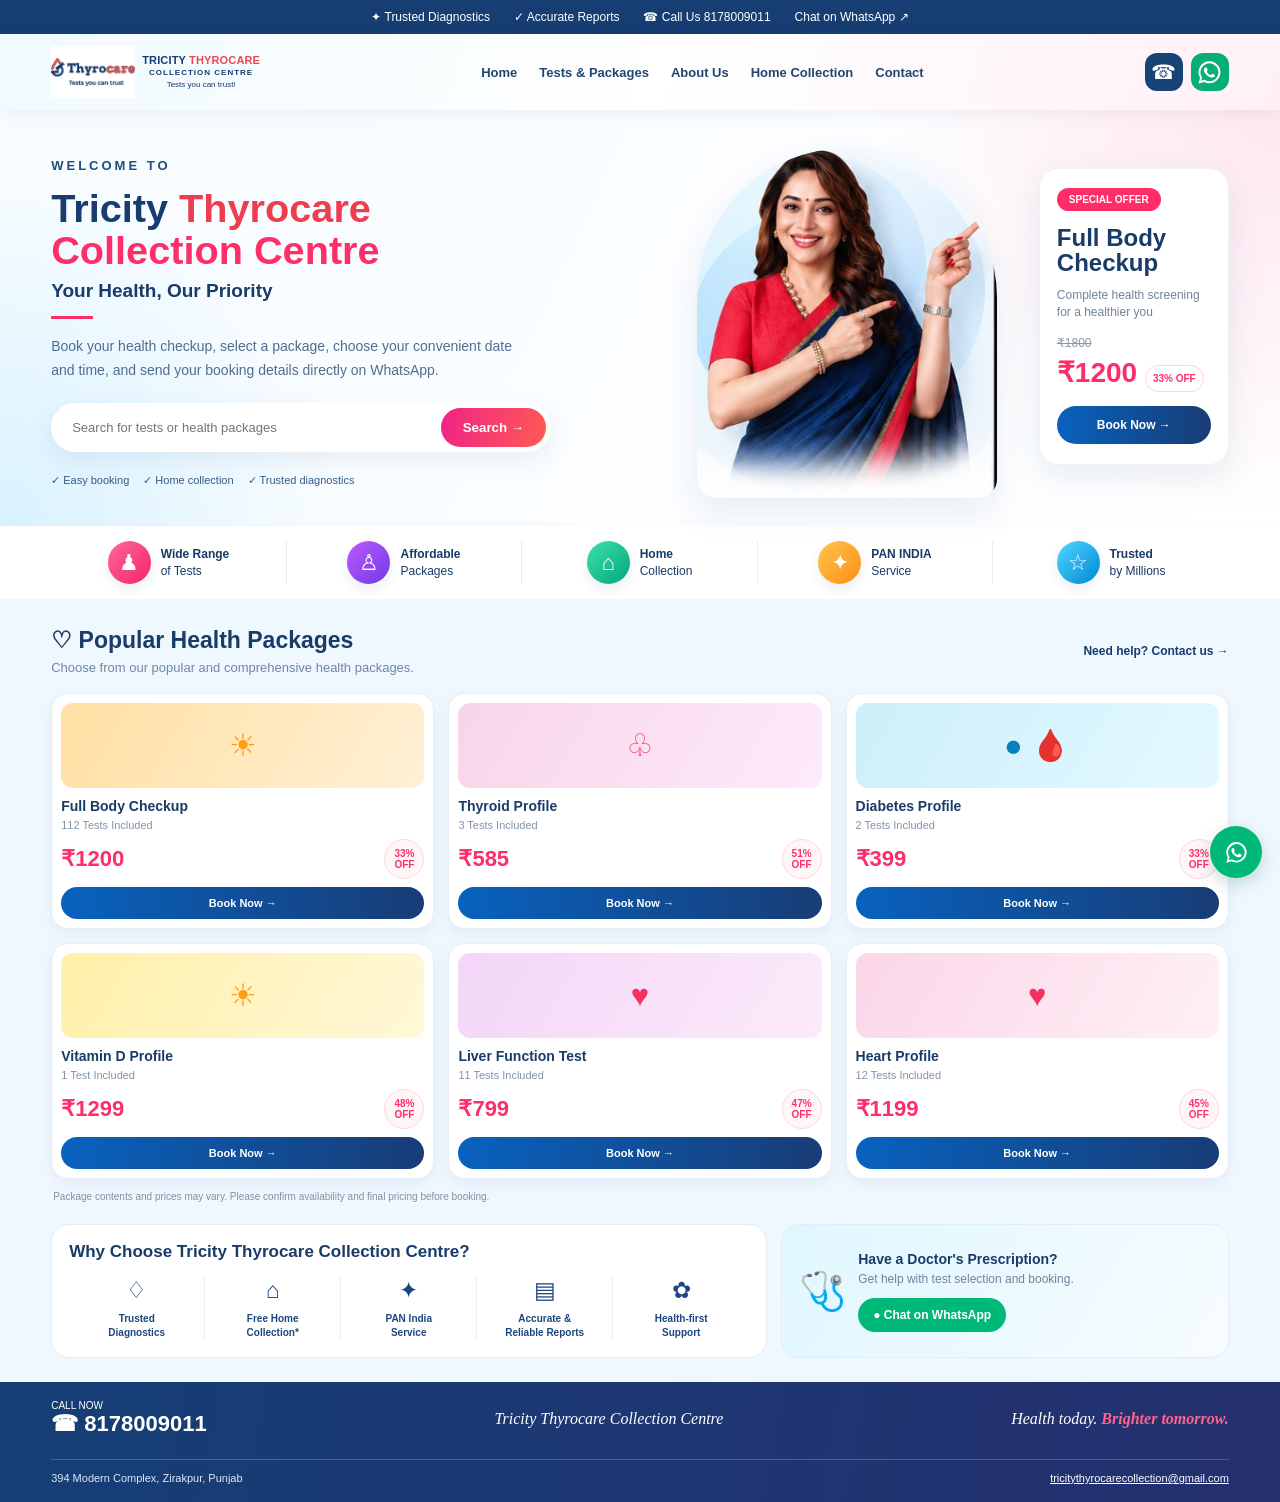
==== commit 14e877c4: "Update website" ====
--- a/index.html
+++ b/index.html
@@ -6,8 +6,8 @@
 <meta name="theme-color" content="#112748">
 <title>Tricity Thyrocare Collection Centre | Health today. Brighter tomorrow.</title>
 <style>
-*{box-sizing:border-box} :root{--navy:#153b70;--blue:#075bb7;--pink:#ff2d68;--red:#f04454;--pale:#f1f8ff;--text:#193b68}html{scroll-behavior:smooth}body{margin:0;font-family:Arial,Helvetica,sans-serif;color:var(--text);background:#f5faff}.topline{min-height:34px;background:#173e73;color:#fff;display:flex;gap:24px;align-items:center;justify-content:space-around;padding:8px 4%;font-size:12px}.topline a{color:#fff;text-decoration:none}.header{background:#fff;display:flex;align-items:center;justify-content:space-between;padding:12px 4%;gap:18px;box-shadow:0 3px 18px #0c366011;position:sticky;top:0;z-index:10}.brand{display:flex;align-items:center;gap:9px;text-decoration:none;color:var(--navy);min-width:245px}.brand img{width:116px;height:58px;flex:0 0 auto;object-fit:contain;object-position:center;background:#112748;border-radius:5px}.brand-name{font-size:14px;font-weight:800;line-height:1.15}.brand-name b{color:#ed4851}.brand-name small,.brand-name em{display:block;text-align:center;font-size:10px;letter-spacing:1.2px;font-style:normal}.brand-name em{font-size:9px;letter-spacing:0;font-weight:500;margin-top:3px}nav{display:flex;gap:22px;align-items:center}nav a{font-size:13px;font-weight:700;color:#23456f;text-decoration:none}nav a:hover{color:var(--pink)}.header-actions{display:flex;gap:8px}.round-call,.round-wa{width:38px;height:38px;border-radius:12px;display:grid;place-items:center;color:white;text-decoration:none;font-size:20px;background:#174477}.round-wa{background:#08ae77}.round-wa svg{width:27px;height:27px;display:block}.menu{display:none;border:0;background:none;font-size:25px;color:var(--navy)}.hero{padding:38px 4% 28px;display:grid;grid-template-columns:1fr 1.05fr;gap:28px;align-items:center;background:radial-gradient(circle at 0% 100%,#d9f2ff 0,transparent 26%),radial-gradient(circle at 100% 0%,#ffe7f0 0,transparent 30%),linear-gradient(115deg,#f7fcff,#fff)}.eyebrow{font-weight:800;letter-spacing:3px;font-size:13px;color:#1d4d82}.hero h1{font-size:clamp(28px,3.1vw,43px);line-height:1.08;margin:14px 0 8px;color:#183c70}.hero h1 span{color:#ee3d4e}.hero h1 strong{color:var(--pink)}.hero h2{font-size:19px;margin:0 0 14px}.pink-line{width:42px;height:3px;background:var(--pink);margin-bottom:16px}.hero-copy p{font-size:14px;line-height:1.7;color:#526d8e;max-width:480px}.search{display:flex;background:white;border-radius:40px;box-shadow:0 8px 24px #123b7014;padding:5px;max-width:500px;margin:20px 0}.search input{min-width:0;flex:1;border:0;outline:0;padding:12px 16px;border-radius:30px;font-size:13px}.search button{border:0;background:linear-gradient(100deg,#ef2485,#ff5a55);color:#fff;border-radius:30px;padding:0 22px;font-weight:800;cursor:pointer}.trust-points{display:flex;gap:14px;flex-wrap:wrap;font-size:11px;color:#355b84}.hero-visual{min-height:350px;position:relative;display:flex;align-items:center;justify-content:center;padding:0 175px 0 0}.photo-frame{width:min(100%,300px);height:350px;overflow:hidden;border-radius:160px 160px 20px 20px;background:#d8efff;box-shadow:0 14px 36px #17447717}.photo-frame img{width:100%;height:100%;object-fit:cover;object-position:center top}.floating-note{position:absolute;top:22px;left:28%;font-family:Georgia,serif;font-style:italic;font-size:20px;color:#075bb7;transform:rotate(-7deg);text-shadow:0 1px white}.floating-note b{color:var(--pink)}.offer-card{position:absolute;right:0;top:20px;width:190px;background:white;border-radius:20px;padding:20px 17px;box-shadow:0 12px 36px #193b6818;border:1px solid #edf2fa}.offer-tag{background:var(--pink);color:#fff;border-radius:20px;padding:6px 12px;font-size:10px;font-weight:800}.offer-card h3{font-size:24px;line-height:1.05;margin:18px 0 8px}.offer-card p{font-size:12px;color:#71839b;line-height:1.4}.offer-card del{font-size:12px;color:#8b99aa}.price{font-size:28px;color:var(--pink);font-weight:900;margin:5px 0 14px;white-space:nowrap}.price small{font-size:10px;border:1px solid #ffd1df;border-radius:20px;padding:7px;color:var(--pink);display:inline-block}.btn,.book{display:block;text-align:center;text-decoration:none;background:linear-gradient(90deg,#0862be,#183c76);color:#fff;border:0;border-radius:25px;padding:12px;font-weight:800;font-size:12px;cursor:pointer;width:100%}.benefits{display:grid;grid-template-columns:repeat(5,1fr);background:#fff;padding:15px 4%;box-shadow:0 5px 16px #1744770b}.benefits>div{display:flex;align-items:center;justify-content:center;gap:10px;border-right:1px solid #e2edf8;padding:0 8px}.benefits>div:last-child{border:0}.benefits i{font-style:normal;background:linear-gradient(135deg,#ff6699,#f42668);color:white;width:43px;height:43px;border-radius:50%;display:grid;place-items:center;font-size:22px;box-shadow:0 5px 12px #203f6818}.benefits>div:nth-child(2) i{background:linear-gradient(135deg,#b95cff,#7438e4)}.benefits>div:nth-child(3) i{background:linear-gradient(135deg,#40dfad,#00a87b)}.benefits>div:nth-child(4) i{background:linear-gradient(135deg,#ffc44d,#ff8e16)}.benefits>div:nth-child(5) i{background:linear-gradient(135deg,#4ed8ff,#0086d5)}.benefits b,.benefits small{display:block;font-size:12px}.benefits small{margin-top:3px}.packages{padding:28px 4% 22px;background:#f0f8ff}.section-head{display:flex;align-items:center;justify-content:space-between;margin-bottom:18px}.section-head h2{margin:0 0 6px;font-size:23px}.section-head p{margin:0;color:#7086a1;font-size:13px}.section-head>a{font-size:12px;color:var(--navy);font-weight:800;text-decoration:none}.package-grid{display:grid;grid-template-columns:repeat(3,1fr);gap:14px}.package{background:#fff;padding:9px;border-radius:17px;box-shadow:0 5px 16px #193b6810;border:1px solid #e5eef8;min-width:0}.package-art{height:85px;border-radius:12px;display:grid;place-items:center;font-size:31px;color:#ff9e15;margin-bottom:10px}.sun{background:linear-gradient(120deg,#ffe0a3,#fff0d5)}.thyroid{background:linear-gradient(120deg,#f8d5e9,#fdeafa);color:#ff477b}.diabetes{background:linear-gradient(120deg,#cceffa,#e4f9ff);color:#0782bb}.vitamin{background:linear-gradient(120deg,#fff0a9,#fff8d7)}.liver{background:linear-gradient(120deg,#f3d6f7,#fceafa);color:#f43160}.heart{background:linear-gradient(120deg,#fbd6e8,#fff0f6);color:#f43160}.package h3{font-size:14px;margin:0 0 5px}.package p{font-size:11px;color:#8193aa;margin:0 0 8px}.package-price{font-size:22px;font-weight:900;color:var(--pink);display:flex;justify-content:space-between;align-items:center;margin-bottom:8px}.package-price small{font-size:10px;border:1px solid #ffd5e0;background:#fff6f8;border-radius:50%;width:40px;height:40px;display:grid;place-items:center;text-align:center;line-height:1.1}.book{padding:10px;font-size:11px}.disclaimer{font-size:10px;color:#8090a3;margin:12px 2px 0}.lower{display:grid;grid-template-columns:1.6fr 1fr;gap:14px;padding:0 4% 24px;background:#f0f8ff}.why,.help{background:#fff;border:1px solid #e2edf8;border-radius:18px;padding:17px}.why h2{font-size:17px;margin:0 0 15px}.why-grid{display:grid;grid-template-columns:repeat(5,1fr)}.why-grid div{text-align:center;border-right:1px solid #e5edf6;font-size:23px;color:#1b477e}.why-grid div:last-child{border:0}.why-grid small{display:block;font-size:10px;font-weight:700;line-height:1.4;margin-top:8px}.help{display:flex;gap:12px;align-items:center;background:linear-gradient(120deg,#e0f7ff,#f7fcff)}.help-icon{font-size:38px}.help h3{font-size:14px;margin:0 0 5px}.help p{font-size:12px;color:#71839b;margin:0 0 12px}.whatsapp{display:inline-block;background:#00b878;color:#fff;border-radius:22px;padding:10px 15px;text-decoration:none;font-size:12px;font-weight:800}footer{background:linear-gradient(100deg,#153f76,#252f6e);color:#fff;padding:18px 4%;display:flex;gap:22px;align-items:center;justify-content:space-between;flex-wrap:wrap}.footer-call small,.footer-call a{display:block}.footer-call small{font-size:10px}.footer-call a{font-size:22px;font-weight:900;color:white;text-decoration:none}.footer-name,.tagline{font-family:Georgia,serif;font-style:italic}.tagline b{color:#ff638a}.footer-details{width:100%;display:flex;justify-content:space-between;font-size:11px;border-top:1px solid #ffffff33;padding-top:12px;color:#dce8f8}.footer-details a{color:#fff}.floating-wa{position:fixed;right:18px;bottom:22px;width:52px;height:52px;border-radius:50%;display:grid;place-items:center;background:#00b878;color:#fff;font-size:25px;text-decoration:none;box-shadow:0 6px 18px #0a6a5238;z-index:20}
-@media(max-width:850px){.topline{gap:9px;font-size:10px;flex-wrap:wrap}.header{padding:10px 4%;gap:9px}.menu{display:block}.brand{min-width:0;flex:1}.brand img{width:88px;height:48px}.brand-name{font-size:12px}nav{display:none;position:absolute;top:100%;left:0;right:0;background:#fff;padding:16px 5%;box-shadow:0 10px 20px #0001;flex-direction:column;align-items:flex-start}nav.open{display:flex}.hero{grid-template-columns:1fr;padding-top:28px}.hero-visual{max-width:550px;width:100%;margin:auto;min-height:320px;padding-right:155px}.photo-frame{height:320px}.offer-card{width:170px;padding:16px 13px}.offer-card h3{font-size:21px}.floating-note{font-size:16px}.benefits{grid-template-columns:repeat(3,1fr);gap:12px}.benefits>div{border:0;justify-content:flex-start}.package-grid{grid-template-columns:repeat(2,1fr)}.lower{grid-template-columns:1fr}.section-head h2{font-size:20px}}@media(max-width:480px){.topline span:nth-child(2){display:none}.topline{justify-content:space-between}.header-actions{gap:5px}.round-call,.round-wa{width:32px;height:32px;border-radius:10px}.brand img{width:48px;height:36px}.brand-name{font-size:10px}.brand-name small{font-size:8px}.hero{padding:25px 5%}.hero h1{font-size:30px}.hero-visual{min-height:285px;padding-right:125px}.photo-frame{height:285px;width:100%;border-radius:130px 130px 18px 18px}.offer-card{width:140px;top:25px;padding:13px 10px}.offer-card h3{font-size:18px;margin-top:14px}.offer-card p{font-size:10px}.price{font-size:23px}.price small{font-size:8px;padding:5px}.floating-note{left:20%;top:5px;font-size:13px}.benefits{padding:13px 5%;grid-template-columns:repeat(2,1fr)}.benefits>div{gap:7px}.benefits i{width:35px;height:35px;font-size:18px}.benefits b,.benefits small{font-size:10px}.packages{padding:24px 4%}.section-head{align-items:flex-start;gap:8px}.section-head>a{max-width:95px;text-align:right;line-height:1.5}.section-head p{font-size:11px}.package-grid{gap:9px}.package{padding:7px;border-radius:13px}.package-art{height:62px;font-size:25px}.package h3{font-size:12px}.package-price{font-size:18px}.package-price small{width:34px;height:34px;font-size:8px}.book{font-size:10px;padding:9px 4px}.why-grid{grid-template-columns:repeat(3,1fr);gap:14px}.why-grid div{border:0}.footer-name{font-size:14px}.tagline{font-size:13px}.footer-details{flex-direction:column;gap:8px}.search input{font-size:11px;padding:10px}.search button{padding:0 14px;font-size:12px}}
+*{box-sizing:border-box} :root{--navy:#153b70;--blue:#075bb7;--pink:#ff2d68;--red:#f04454;--pale:#f1f8ff;--text:#193b68}html{scroll-behavior:smooth}body{margin:0;font-family:Arial,Helvetica,sans-serif;color:var(--text);background:#f5faff}.topline{min-height:34px;background:#173e73;color:#fff;display:flex;gap:24px;align-items:center;justify-content:space-around;padding:8px 4%;font-size:12px}.topline a{color:#fff;text-decoration:none}.header{background:linear-gradient(105deg,#f0faff 0%,#ffffff 52%,#fff0f7 100%);display:flex;align-items:center;justify-content:space-between;padding:12px 4%;gap:18px;box-shadow:0 3px 18px #0c366011;position:sticky;top:0;z-index:10}.brand{display:flex;align-items:center;gap:9px;text-decoration:none;color:var(--navy);min-width:245px}.brand img{width:150px;height:64px;flex:0 0 auto;object-fit:contain;object-position:center;background:transparent;border-radius:0}.brand-name{font-size:14px;font-weight:800;line-height:1.15}.brand-name b{color:#ed4851}.brand-name small,.brand-name em{display:block;text-align:center;font-size:10px;letter-spacing:1.2px;font-style:normal}.brand-name em{font-size:9px;letter-spacing:0;font-weight:500;margin-top:3px}nav{display:flex;gap:22px;align-items:center}nav a{font-size:13px;font-weight:700;color:#23456f;text-decoration:none}nav a:hover{color:var(--pink)}.header-actions{display:flex;gap:8px}.round-call,.round-wa{width:38px;height:38px;border-radius:12px;display:grid;place-items:center;color:white;text-decoration:none;font-size:20px;background:#174477}.round-wa{background:#08ae77}.round-wa svg{width:27px;height:27px;display:block}.menu{display:none;border:0;background:none;font-size:25px;color:var(--navy)}.hero{padding:38px 4% 28px;display:grid;grid-template-columns:1fr 1.05fr;gap:28px;align-items:center;background:radial-gradient(circle at 0% 100%,#d9f2ff 0,transparent 26%),radial-gradient(circle at 100% 0%,#ffe7f0 0,transparent 30%),linear-gradient(115deg,#f7fcff,#fff)}.eyebrow{font-weight:800;letter-spacing:3px;font-size:13px;color:#1d4d82}.hero h1{font-size:clamp(28px,3.1vw,43px);line-height:1.08;margin:14px 0 8px;color:#183c70}.hero h1 span{color:#ee3d4e}.hero h1 strong{color:var(--pink)}.hero h2{font-size:19px;margin:0 0 14px}.pink-line{width:42px;height:3px;background:var(--pink);margin-bottom:16px}.hero-copy p{font-size:14px;line-height:1.7;color:#526d8e;max-width:480px}.search{display:flex;background:white;border-radius:40px;box-shadow:0 8px 24px #123b7014;padding:5px;max-width:500px;margin:20px 0}.search input{min-width:0;flex:1;border:0;outline:0;padding:12px 16px;border-radius:30px;font-size:13px}.search button{border:0;background:linear-gradient(100deg,#ef2485,#ff5a55);color:#fff;border-radius:30px;padding:0 22px;font-weight:800;cursor:pointer}.trust-points{display:flex;gap:14px;flex-wrap:wrap;font-size:11px;color:#355b84}.hero-visual{min-height:350px;position:relative;display:flex;align-items:center;justify-content:center;padding:0 175px 0 0}.photo-frame{width:min(100%,300px);height:350px;overflow:hidden;border-radius:160px 160px 20px 20px;background:#d8efff;box-shadow:0 14px 36px #17447717}.photo-frame img{width:100%;height:100%;object-fit:cover;object-position:center top}.floating-note{position:absolute;top:22px;left:28%;font-family:Georgia,serif;font-style:italic;font-size:20px;color:#075bb7;transform:rotate(-7deg);text-shadow:0 1px white}.floating-note b{color:var(--pink)}.offer-card{position:absolute;right:0;top:20px;width:190px;background:white;border-radius:20px;padding:20px 17px;box-shadow:0 12px 36px #193b6818;border:1px solid #edf2fa}.offer-tag{background:var(--pink);color:#fff;border-radius:20px;padding:6px 12px;font-size:10px;font-weight:800}.offer-card h3{font-size:24px;line-height:1.05;margin:18px 0 8px}.offer-card p{font-size:12px;color:#71839b;line-height:1.4}.offer-card del{font-size:12px;color:#8b99aa}.price{font-size:28px;color:var(--pink);font-weight:900;margin:5px 0 14px;white-space:nowrap}.price small{font-size:10px;border:1px solid #ffd1df;border-radius:20px;padding:7px;color:var(--pink);display:inline-block}.btn,.book{display:block;text-align:center;text-decoration:none;background:linear-gradient(90deg,#0862be,#183c76);color:#fff;border:0;border-radius:25px;padding:12px;font-weight:800;font-size:12px;cursor:pointer;width:100%}.benefits{display:grid;grid-template-columns:repeat(5,1fr);background:#fff;padding:15px 4%;box-shadow:0 5px 16px #1744770b}.benefits>div{display:flex;align-items:center;justify-content:center;gap:10px;border-right:1px solid #e2edf8;padding:0 8px}.benefits>div:last-child{border:0}.benefits i{font-style:normal;background:linear-gradient(135deg,#ff6699,#f42668);color:white;width:43px;height:43px;border-radius:50%;display:grid;place-items:center;font-size:22px;box-shadow:0 5px 12px #203f6818}.benefits>div:nth-child(2) i{background:linear-gradient(135deg,#b95cff,#7438e4)}.benefits>div:nth-child(3) i{background:linear-gradient(135deg,#40dfad,#00a87b)}.benefits>div:nth-child(4) i{background:linear-gradient(135deg,#ffc44d,#ff8e16)}.benefits>div:nth-child(5) i{background:linear-gradient(135deg,#4ed8ff,#0086d5)}.benefits b,.benefits small{display:block;font-size:12px}.benefits small{margin-top:3px}.packages{padding:28px 4% 22px;background:#f0f8ff}.section-head{display:flex;align-items:center;justify-content:space-between;margin-bottom:18px}.section-head h2{margin:0 0 6px;font-size:23px}.section-head p{margin:0;color:#7086a1;font-size:13px}.section-head>a{font-size:12px;color:var(--navy);font-weight:800;text-decoration:none}.package-grid{display:grid;grid-template-columns:repeat(3,1fr);gap:14px}.package{background:#fff;padding:9px;border-radius:17px;box-shadow:0 5px 16px #193b6810;border:1px solid #e5eef8;min-width:0}.package-art{height:85px;border-radius:12px;display:grid;place-items:center;font-size:31px;color:#ff9e15;margin-bottom:10px}.sun{background:linear-gradient(120deg,#ffe0a3,#fff0d5)}.thyroid{background:linear-gradient(120deg,#f8d5e9,#fdeafa);color:#ff477b}.diabetes{background:linear-gradient(120deg,#cceffa,#e4f9ff);color:#0782bb}.vitamin{background:linear-gradient(120deg,#fff0a9,#fff8d7)}.liver{background:linear-gradient(120deg,#f3d6f7,#fceafa);color:#f43160}.heart{background:linear-gradient(120deg,#fbd6e8,#fff0f6);color:#f43160}.package h3{font-size:14px;margin:0 0 5px}.package p{font-size:11px;color:#8193aa;margin:0 0 8px}.package-price{font-size:22px;font-weight:900;color:var(--pink);display:flex;justify-content:space-between;align-items:center;margin-bottom:8px}.package-price small{font-size:10px;border:1px solid #ffd5e0;background:#fff6f8;border-radius:50%;width:40px;height:40px;display:grid;place-items:center;text-align:center;line-height:1.1}.book{padding:10px;font-size:11px}.disclaimer{font-size:10px;color:#8090a3;margin:12px 2px 0}.lower{display:grid;grid-template-columns:1.6fr 1fr;gap:14px;padding:0 4% 24px;background:#f0f8ff}.why,.help{background:#fff;border:1px solid #e2edf8;border-radius:18px;padding:17px}.why h2{font-size:17px;margin:0 0 15px}.why-grid{display:grid;grid-template-columns:repeat(5,1fr)}.why-grid div{text-align:center;border-right:1px solid #e5edf6;font-size:23px;color:#1b477e}.why-grid div:last-child{border:0}.why-grid small{display:block;font-size:10px;font-weight:700;line-height:1.4;margin-top:8px}.help{display:flex;gap:12px;align-items:center;background:linear-gradient(120deg,#e0f7ff,#f7fcff)}.help-icon{font-size:38px}.help h3{font-size:14px;margin:0 0 5px}.help p{font-size:12px;color:#71839b;margin:0 0 12px}.whatsapp{display:inline-block;background:#00b878;color:#fff;border-radius:22px;padding:10px 15px;text-decoration:none;font-size:12px;font-weight:800}footer{background:linear-gradient(100deg,#153f76,#252f6e);color:#fff;padding:18px 4%;display:flex;gap:22px;align-items:center;justify-content:space-between;flex-wrap:wrap}.footer-call small,.footer-call a{display:block}.footer-call small{font-size:10px}.footer-call a{font-size:22px;font-weight:900;color:white;text-decoration:none}.footer-name,.tagline{font-family:Georgia,serif;font-style:italic}.tagline b{color:#ff638a}.footer-details{width:100%;display:flex;justify-content:space-between;font-size:11px;border-top:1px solid #ffffff33;padding-top:12px;color:#dce8f8}.footer-details a{color:#fff}.floating-wa{position:fixed;right:18px;bottom:22px;width:52px;height:52px;border-radius:50%;display:grid;place-items:center;background:#00b878;color:#fff;font-size:25px;text-decoration:none;box-shadow:0 6px 18px #0a6a5238;z-index:20}
+@media(max-width:850px){.topline{gap:9px;font-size:10px;flex-wrap:wrap}.header{padding:10px 4%;gap:9px}.menu{display:block}.brand{min-width:0;flex:1}.brand img{width:108px;height:48px}.brand-name{font-size:12px}nav{display:none;position:absolute;top:100%;left:0;right:0;background:#fff;padding:16px 5%;box-shadow:0 10px 20px #0001;flex-direction:column;align-items:flex-start}nav.open{display:flex}.hero{grid-template-columns:1fr;padding-top:28px}.hero-visual{max-width:550px;width:100%;margin:auto;min-height:320px;padding-right:155px}.photo-frame{height:320px}.offer-card{width:170px;padding:16px 13px}.offer-card h3{font-size:21px}.floating-note{font-size:16px}.benefits{grid-template-columns:repeat(3,1fr);gap:12px}.benefits>div{border:0;justify-content:flex-start}.package-grid{grid-template-columns:repeat(2,1fr)}.lower{grid-template-columns:1fr}.section-head h2{font-size:20px}}@media(max-width:480px){.topline span:nth-child(2){display:none}.topline{justify-content:space-between}.header-actions{gap:5px}.round-call,.round-wa{width:32px;height:32px;border-radius:10px}.brand img{width:76px;height:38px}.brand-name{font-size:10px}.brand-name small{font-size:8px}.hero{padding:25px 5%}.hero h1{font-size:30px}.hero-visual{min-height:285px;padding-right:125px}.photo-frame{height:285px;width:100%;border-radius:130px 130px 18px 18px}.offer-card{width:140px;top:25px;padding:13px 10px}.offer-card h3{font-size:18px;margin-top:14px}.offer-card p{font-size:10px}.price{font-size:23px}.price small{font-size:8px;padding:5px}.floating-note{left:20%;top:5px;font-size:13px}.benefits{padding:13px 5%;grid-template-columns:repeat(2,1fr)}.benefits>div{gap:7px}.benefits i{width:35px;height:35px;font-size:18px}.benefits b,.benefits small{font-size:10px}.packages{padding:24px 4%}.section-head{align-items:flex-start;gap:8px}.section-head>a{max-width:95px;text-align:right;line-height:1.5}.section-head p{font-size:11px}.package-grid{gap:9px}.package{padding:7px;border-radius:13px}.package-art{height:62px;font-size:25px}.package h3{font-size:12px}.package-price{font-size:18px}.package-price small{width:34px;height:34px;font-size:8px}.book{font-size:10px;padding:9px 4px}.why-grid{grid-template-columns:repeat(3,1fr);gap:14px}.why-grid div{border:0}.footer-name{font-size:14px}.tagline{font-size:13px}.footer-details{flex-direction:column;gap:8px}.search input{font-size:11px;padding:10px}.search button{padding:0 14px;font-size:12px}}
 
 
 /* Mobile and asset-safe header fixes */
@@ -34,7 +34,7 @@
 <div class="topline"><span>✦ Trusted Diagnostics</span><span>✓ Accurate Reports</span><a href="tel:8178009011">☎ Call Us 8178009011</a><a href="https://wa.me/918178009011">Chat on WhatsApp ↗</a></div>
 <header class="header">
   <button class="menu" id="menuBtn" aria-label="Open menu">☰</button>
-  <a class="brand" href="#home"><img src="[data-uri]" alt="Thyrocare logo"><span class="brand-name">TRICITY <b>THYROCARE</b><small>COLLECTION CENTRE</small><em>Tests you can trust!</em></span></a>
+  <a class="brand" href="#home"><img src="[data-uri]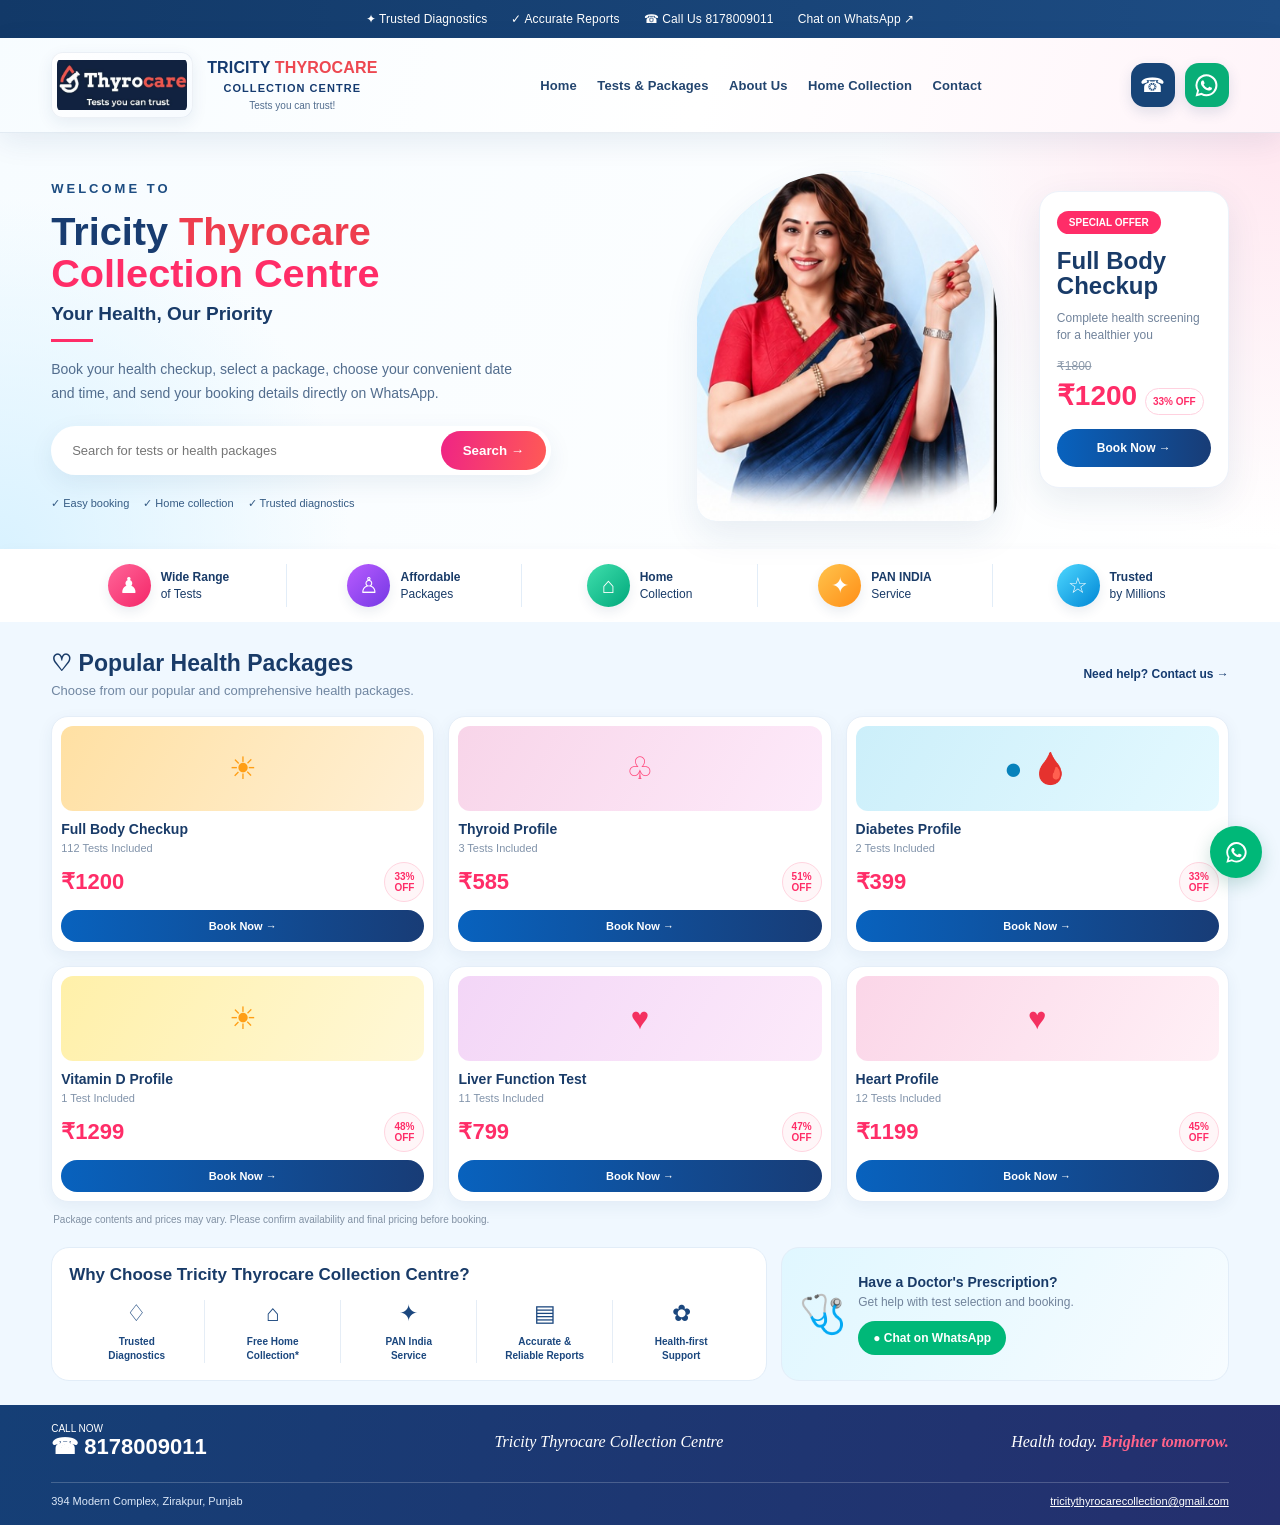
==== commit 9a3d1bb0: "Update website" ====
--- a/index.html
+++ b/index.html
@@ -6,8 +6,8 @@
 <meta name="theme-color" content="#112748">
 <title>Tricity Thyrocare Collection Centre | Health today. Brighter tomorrow.</title>
 <style>
-*{box-sizing:border-box} :root{--navy:#153b70;--blue:#075bb7;--pink:#ff2d68;--red:#f04454;--pale:#f1f8ff;--text:#193b68}html{scroll-behavior:smooth}body{margin:0;font-family:Arial,Helvetica,sans-serif;color:var(--text);background:#f5faff}.topline{min-height:34px;background:#173e73;color:#fff;display:flex;gap:24px;align-items:center;justify-content:space-around;padding:8px 4%;font-size:12px}.topline a{color:#fff;text-decoration:none}.header{background:linear-gradient(105deg,#f0faff 0%,#ffffff 52%,#fff0f7 100%);display:flex;align-items:center;justify-content:space-between;padding:12px 4%;gap:18px;box-shadow:0 3px 18px #0c366011;position:sticky;top:0;z-index:10}.brand{display:flex;align-items:center;gap:9px;text-decoration:none;color:var(--navy);min-width:245px}.brand img{width:150px;height:64px;flex:0 0 auto;object-fit:contain;object-position:center;background:transparent;border-radius:0}.brand-name{font-size:14px;font-weight:800;line-height:1.15}.brand-name b{color:#ed4851}.brand-name small,.brand-name em{display:block;text-align:center;font-size:10px;letter-spacing:1.2px;font-style:normal}.brand-name em{font-size:9px;letter-spacing:0;font-weight:500;margin-top:3px}nav{display:flex;gap:22px;align-items:center}nav a{font-size:13px;font-weight:700;color:#23456f;text-decoration:none}nav a:hover{color:var(--pink)}.header-actions{display:flex;gap:8px}.round-call,.round-wa{width:38px;height:38px;border-radius:12px;display:grid;place-items:center;color:white;text-decoration:none;font-size:20px;background:#174477}.round-wa{background:#08ae77}.round-wa svg{width:27px;height:27px;display:block}.menu{display:none;border:0;background:none;font-size:25px;color:var(--navy)}.hero{padding:38px 4% 28px;display:grid;grid-template-columns:1fr 1.05fr;gap:28px;align-items:center;background:radial-gradient(circle at 0% 100%,#d9f2ff 0,transparent 26%),radial-gradient(circle at 100% 0%,#ffe7f0 0,transparent 30%),linear-gradient(115deg,#f7fcff,#fff)}.eyebrow{font-weight:800;letter-spacing:3px;font-size:13px;color:#1d4d82}.hero h1{font-size:clamp(28px,3.1vw,43px);line-height:1.08;margin:14px 0 8px;color:#183c70}.hero h1 span{color:#ee3d4e}.hero h1 strong{color:var(--pink)}.hero h2{font-size:19px;margin:0 0 14px}.pink-line{width:42px;height:3px;background:var(--pink);margin-bottom:16px}.hero-copy p{font-size:14px;line-height:1.7;color:#526d8e;max-width:480px}.search{display:flex;background:white;border-radius:40px;box-shadow:0 8px 24px #123b7014;padding:5px;max-width:500px;margin:20px 0}.search input{min-width:0;flex:1;border:0;outline:0;padding:12px 16px;border-radius:30px;font-size:13px}.search button{border:0;background:linear-gradient(100deg,#ef2485,#ff5a55);color:#fff;border-radius:30px;padding:0 22px;font-weight:800;cursor:pointer}.trust-points{display:flex;gap:14px;flex-wrap:wrap;font-size:11px;color:#355b84}.hero-visual{min-height:350px;position:relative;display:flex;align-items:center;justify-content:center;padding:0 175px 0 0}.photo-frame{width:min(100%,300px);height:350px;overflow:hidden;border-radius:160px 160px 20px 20px;background:#d8efff;box-shadow:0 14px 36px #17447717}.photo-frame img{width:100%;height:100%;object-fit:cover;object-position:center top}.floating-note{position:absolute;top:22px;left:28%;font-family:Georgia,serif;font-style:italic;font-size:20px;color:#075bb7;transform:rotate(-7deg);text-shadow:0 1px white}.floating-note b{color:var(--pink)}.offer-card{position:absolute;right:0;top:20px;width:190px;background:white;border-radius:20px;padding:20px 17px;box-shadow:0 12px 36px #193b6818;border:1px solid #edf2fa}.offer-tag{background:var(--pink);color:#fff;border-radius:20px;padding:6px 12px;font-size:10px;font-weight:800}.offer-card h3{font-size:24px;line-height:1.05;margin:18px 0 8px}.offer-card p{font-size:12px;color:#71839b;line-height:1.4}.offer-card del{font-size:12px;color:#8b99aa}.price{font-size:28px;color:var(--pink);font-weight:900;margin:5px 0 14px;white-space:nowrap}.price small{font-size:10px;border:1px solid #ffd1df;border-radius:20px;padding:7px;color:var(--pink);display:inline-block}.btn,.book{display:block;text-align:center;text-decoration:none;background:linear-gradient(90deg,#0862be,#183c76);color:#fff;border:0;border-radius:25px;padding:12px;font-weight:800;font-size:12px;cursor:pointer;width:100%}.benefits{display:grid;grid-template-columns:repeat(5,1fr);background:#fff;padding:15px 4%;box-shadow:0 5px 16px #1744770b}.benefits>div{display:flex;align-items:center;justify-content:center;gap:10px;border-right:1px solid #e2edf8;padding:0 8px}.benefits>div:last-child{border:0}.benefits i{font-style:normal;background:linear-gradient(135deg,#ff6699,#f42668);color:white;width:43px;height:43px;border-radius:50%;display:grid;place-items:center;font-size:22px;box-shadow:0 5px 12px #203f6818}.benefits>div:nth-child(2) i{background:linear-gradient(135deg,#b95cff,#7438e4)}.benefits>div:nth-child(3) i{background:linear-gradient(135deg,#40dfad,#00a87b)}.benefits>div:nth-child(4) i{background:linear-gradient(135deg,#ffc44d,#ff8e16)}.benefits>div:nth-child(5) i{background:linear-gradient(135deg,#4ed8ff,#0086d5)}.benefits b,.benefits small{display:block;font-size:12px}.benefits small{margin-top:3px}.packages{padding:28px 4% 22px;background:#f0f8ff}.section-head{display:flex;align-items:center;justify-content:space-between;margin-bottom:18px}.section-head h2{margin:0 0 6px;font-size:23px}.section-head p{margin:0;color:#7086a1;font-size:13px}.section-head>a{font-size:12px;color:var(--navy);font-weight:800;text-decoration:none}.package-grid{display:grid;grid-template-columns:repeat(3,1fr);gap:14px}.package{background:#fff;padding:9px;border-radius:17px;box-shadow:0 5px 16px #193b6810;border:1px solid #e5eef8;min-width:0}.package-art{height:85px;border-radius:12px;display:grid;place-items:center;font-size:31px;color:#ff9e15;margin-bottom:10px}.sun{background:linear-gradient(120deg,#ffe0a3,#fff0d5)}.thyroid{background:linear-gradient(120deg,#f8d5e9,#fdeafa);color:#ff477b}.diabetes{background:linear-gradient(120deg,#cceffa,#e4f9ff);color:#0782bb}.vitamin{background:linear-gradient(120deg,#fff0a9,#fff8d7)}.liver{background:linear-gradient(120deg,#f3d6f7,#fceafa);color:#f43160}.heart{background:linear-gradient(120deg,#fbd6e8,#fff0f6);color:#f43160}.package h3{font-size:14px;margin:0 0 5px}.package p{font-size:11px;color:#8193aa;margin:0 0 8px}.package-price{font-size:22px;font-weight:900;color:var(--pink);display:flex;justify-content:space-between;align-items:center;margin-bottom:8px}.package-price small{font-size:10px;border:1px solid #ffd5e0;background:#fff6f8;border-radius:50%;width:40px;height:40px;display:grid;place-items:center;text-align:center;line-height:1.1}.book{padding:10px;font-size:11px}.disclaimer{font-size:10px;color:#8090a3;margin:12px 2px 0}.lower{display:grid;grid-template-columns:1.6fr 1fr;gap:14px;padding:0 4% 24px;background:#f0f8ff}.why,.help{background:#fff;border:1px solid #e2edf8;border-radius:18px;padding:17px}.why h2{font-size:17px;margin:0 0 15px}.why-grid{display:grid;grid-template-columns:repeat(5,1fr)}.why-grid div{text-align:center;border-right:1px solid #e5edf6;font-size:23px;color:#1b477e}.why-grid div:last-child{border:0}.why-grid small{display:block;font-size:10px;font-weight:700;line-height:1.4;margin-top:8px}.help{display:flex;gap:12px;align-items:center;background:linear-gradient(120deg,#e0f7ff,#f7fcff)}.help-icon{font-size:38px}.help h3{font-size:14px;margin:0 0 5px}.help p{font-size:12px;color:#71839b;margin:0 0 12px}.whatsapp{display:inline-block;background:#00b878;color:#fff;border-radius:22px;padding:10px 15px;text-decoration:none;font-size:12px;font-weight:800}footer{background:linear-gradient(100deg,#153f76,#252f6e);color:#fff;padding:18px 4%;display:flex;gap:22px;align-items:center;justify-content:space-between;flex-wrap:wrap}.footer-call small,.footer-call a{display:block}.footer-call small{font-size:10px}.footer-call a{font-size:22px;font-weight:900;color:white;text-decoration:none}.footer-name,.tagline{font-family:Georgia,serif;font-style:italic}.tagline b{color:#ff638a}.footer-details{width:100%;display:flex;justify-content:space-between;font-size:11px;border-top:1px solid #ffffff33;padding-top:12px;color:#dce8f8}.footer-details a{color:#fff}.floating-wa{position:fixed;right:18px;bottom:22px;width:52px;height:52px;border-radius:50%;display:grid;place-items:center;background:#00b878;color:#fff;font-size:25px;text-decoration:none;box-shadow:0 6px 18px #0a6a5238;z-index:20}
-@media(max-width:850px){.topline{gap:9px;font-size:10px;flex-wrap:wrap}.header{padding:10px 4%;gap:9px}.menu{display:block}.brand{min-width:0;flex:1}.brand img{width:108px;height:48px}.brand-name{font-size:12px}nav{display:none;position:absolute;top:100%;left:0;right:0;background:#fff;padding:16px 5%;box-shadow:0 10px 20px #0001;flex-direction:column;align-items:flex-start}nav.open{display:flex}.hero{grid-template-columns:1fr;padding-top:28px}.hero-visual{max-width:550px;width:100%;margin:auto;min-height:320px;padding-right:155px}.photo-frame{height:320px}.offer-card{width:170px;padding:16px 13px}.offer-card h3{font-size:21px}.floating-note{font-size:16px}.benefits{grid-template-columns:repeat(3,1fr);gap:12px}.benefits>div{border:0;justify-content:flex-start}.package-grid{grid-template-columns:repeat(2,1fr)}.lower{grid-template-columns:1fr}.section-head h2{font-size:20px}}@media(max-width:480px){.topline span:nth-child(2){display:none}.topline{justify-content:space-between}.header-actions{gap:5px}.round-call,.round-wa{width:32px;height:32px;border-radius:10px}.brand img{width:76px;height:38px}.brand-name{font-size:10px}.brand-name small{font-size:8px}.hero{padding:25px 5%}.hero h1{font-size:30px}.hero-visual{min-height:285px;padding-right:125px}.photo-frame{height:285px;width:100%;border-radius:130px 130px 18px 18px}.offer-card{width:140px;top:25px;padding:13px 10px}.offer-card h3{font-size:18px;margin-top:14px}.offer-card p{font-size:10px}.price{font-size:23px}.price small{font-size:8px;padding:5px}.floating-note{left:20%;top:5px;font-size:13px}.benefits{padding:13px 5%;grid-template-columns:repeat(2,1fr)}.benefits>div{gap:7px}.benefits i{width:35px;height:35px;font-size:18px}.benefits b,.benefits small{font-size:10px}.packages{padding:24px 4%}.section-head{align-items:flex-start;gap:8px}.section-head>a{max-width:95px;text-align:right;line-height:1.5}.section-head p{font-size:11px}.package-grid{gap:9px}.package{padding:7px;border-radius:13px}.package-art{height:62px;font-size:25px}.package h3{font-size:12px}.package-price{font-size:18px}.package-price small{width:34px;height:34px;font-size:8px}.book{font-size:10px;padding:9px 4px}.why-grid{grid-template-columns:repeat(3,1fr);gap:14px}.why-grid div{border:0}.footer-name{font-size:14px}.tagline{font-size:13px}.footer-details{flex-direction:column;gap:8px}.search input{font-size:11px;padding:10px}.search button{padding:0 14px;font-size:12px}}
+*{box-sizing:border-box} :root{--navy:#153b70;--blue:#075bb7;--pink:#ff2d68;--red:#f04454;--pale:#f1f8ff;--text:#193b68}html{scroll-behavior:smooth}body{margin:0;font-family:Arial,Helvetica,sans-serif;color:var(--text);background:#f5faff}.topline{min-height:34px;background:#173e73;color:#fff;display:flex;gap:24px;align-items:center;justify-content:space-around;padding:8px 4%;font-size:12px}.topline a{color:#fff;text-decoration:none}.header{background:#fff;display:flex;align-items:center;justify-content:space-between;padding:12px 4%;gap:18px;box-shadow:0 3px 18px #0c366011;position:sticky;top:0;z-index:10}.brand{display:flex;align-items:center;gap:9px;text-decoration:none;color:var(--navy);min-width:245px}.brand img{width:116px;height:58px;flex:0 0 auto;object-fit:contain;object-position:center;background:#112748;border-radius:5px}.brand-name{font-size:14px;font-weight:800;line-height:1.15}.brand-name b{color:#ed4851}.brand-name small,.brand-name em{display:block;text-align:center;font-size:10px;letter-spacing:1.2px;font-style:normal}.brand-name em{font-size:9px;letter-spacing:0;font-weight:500;margin-top:3px}nav{display:flex;gap:22px;align-items:center}nav a{font-size:13px;font-weight:700;color:#23456f;text-decoration:none}nav a:hover{color:var(--pink)}.header-actions{display:flex;gap:8px}.round-call,.round-wa{width:38px;height:38px;border-radius:12px;display:grid;place-items:center;color:white;text-decoration:none;font-size:20px;background:#174477}.round-wa{background:#08ae77}.round-wa svg{width:27px;height:27px;display:block}.menu{display:none;border:0;background:none;font-size:25px;color:var(--navy)}.hero{padding:38px 4% 28px;display:grid;grid-template-columns:1fr 1.05fr;gap:28px;align-items:center;background:radial-gradient(circle at 0% 100%,#d9f2ff 0,transparent 26%),radial-gradient(circle at 100% 0%,#ffe7f0 0,transparent 30%),linear-gradient(115deg,#f7fcff,#fff)}.eyebrow{font-weight:800;letter-spacing:3px;font-size:13px;color:#1d4d82}.hero h1{font-size:clamp(28px,3.1vw,43px);line-height:1.08;margin:14px 0 8px;color:#183c70}.hero h1 span{color:#ee3d4e}.hero h1 strong{color:var(--pink)}.hero h2{font-size:19px;margin:0 0 14px}.pink-line{width:42px;height:3px;background:var(--pink);margin-bottom:16px}.hero-copy p{font-size:14px;line-height:1.7;color:#526d8e;max-width:480px}.search{display:flex;background:white;border-radius:40px;box-shadow:0 8px 24px #123b7014;padding:5px;max-width:500px;margin:20px 0}.search input{min-width:0;flex:1;border:0;outline:0;padding:12px 16px;border-radius:30px;font-size:13px}.search button{border:0;background:linear-gradient(100deg,#ef2485,#ff5a55);color:#fff;border-radius:30px;padding:0 22px;font-weight:800;cursor:pointer}.trust-points{display:flex;gap:14px;flex-wrap:wrap;font-size:11px;color:#355b84}.hero-visual{min-height:350px;position:relative;display:flex;align-items:center;justify-content:center;padding:0 175px 0 0}.photo-frame{width:min(100%,300px);height:350px;overflow:hidden;border-radius:160px 160px 20px 20px;background:#d8efff;box-shadow:0 14px 36px #17447717}.photo-frame img{width:100%;height:100%;object-fit:cover;object-position:center top}.floating-note{position:absolute;top:22px;left:28%;font-family:Georgia,serif;font-style:italic;font-size:20px;color:#075bb7;transform:rotate(-7deg);text-shadow:0 1px white}.floating-note b{color:var(--pink)}.offer-card{position:absolute;right:0;top:20px;width:190px;background:white;border-radius:20px;padding:20px 17px;box-shadow:0 12px 36px #193b6818;border:1px solid #edf2fa}.offer-tag{background:var(--pink);color:#fff;border-radius:20px;padding:6px 12px;font-size:10px;font-weight:800}.offer-card h3{font-size:24px;line-height:1.05;margin:18px 0 8px}.offer-card p{font-size:12px;color:#71839b;line-height:1.4}.offer-card del{font-size:12px;color:#8b99aa}.price{font-size:28px;color:var(--pink);font-weight:900;margin:5px 0 14px;white-space:nowrap}.price small{font-size:10px;border:1px solid #ffd1df;border-radius:20px;padding:7px;color:var(--pink);display:inline-block}.btn,.book{display:block;text-align:center;text-decoration:none;background:linear-gradient(90deg,#0862be,#183c76);color:#fff;border:0;border-radius:25px;padding:12px;font-weight:800;font-size:12px;cursor:pointer;width:100%}.benefits{display:grid;grid-template-columns:repeat(5,1fr);background:#fff;padding:15px 4%;box-shadow:0 5px 16px #1744770b}.benefits>div{display:flex;align-items:center;justify-content:center;gap:10px;border-right:1px solid #e2edf8;padding:0 8px}.benefits>div:last-child{border:0}.benefits i{font-style:normal;background:linear-gradient(135deg,#ff6699,#f42668);color:white;width:43px;height:43px;border-radius:50%;display:grid;place-items:center;font-size:22px;box-shadow:0 5px 12px #203f6818}.benefits>div:nth-child(2) i{background:linear-gradient(135deg,#b95cff,#7438e4)}.benefits>div:nth-child(3) i{background:linear-gradient(135deg,#40dfad,#00a87b)}.benefits>div:nth-child(4) i{background:linear-gradient(135deg,#ffc44d,#ff8e16)}.benefits>div:nth-child(5) i{background:linear-gradient(135deg,#4ed8ff,#0086d5)}.benefits b,.benefits small{display:block;font-size:12px}.benefits small{margin-top:3px}.packages{padding:28px 4% 22px;background:#f0f8ff}.section-head{display:flex;align-items:center;justify-content:space-between;margin-bottom:18px}.section-head h2{margin:0 0 6px;font-size:23px}.section-head p{margin:0;color:#7086a1;font-size:13px}.section-head>a{font-size:12px;color:var(--navy);font-weight:800;text-decoration:none}.package-grid{display:grid;grid-template-columns:repeat(3,1fr);gap:14px}.package{background:#fff;padding:9px;border-radius:17px;box-shadow:0 5px 16px #193b6810;border:1px solid #e5eef8;min-width:0}.package-art{height:85px;border-radius:12px;display:grid;place-items:center;font-size:31px;color:#ff9e15;margin-bottom:10px}.sun{background:linear-gradient(120deg,#ffe0a3,#fff0d5)}.thyroid{background:linear-gradient(120deg,#f8d5e9,#fdeafa);color:#ff477b}.diabetes{background:linear-gradient(120deg,#cceffa,#e4f9ff);color:#0782bb}.vitamin{background:linear-gradient(120deg,#fff0a9,#fff8d7)}.liver{background:linear-gradient(120deg,#f3d6f7,#fceafa);color:#f43160}.heart{background:linear-gradient(120deg,#fbd6e8,#fff0f6);color:#f43160}.package h3{font-size:14px;margin:0 0 5px}.package p{font-size:11px;color:#8193aa;margin:0 0 8px}.package-price{font-size:22px;font-weight:900;color:var(--pink);display:flex;justify-content:space-between;align-items:center;margin-bottom:8px}.package-price small{font-size:10px;border:1px solid #ffd5e0;background:#fff6f8;border-radius:50%;width:40px;height:40px;display:grid;place-items:center;text-align:center;line-height:1.1}.book{padding:10px;font-size:11px}.disclaimer{font-size:10px;color:#8090a3;margin:12px 2px 0}.lower{display:grid;grid-template-columns:1.6fr 1fr;gap:14px;padding:0 4% 24px;background:#f0f8ff}.why,.help{background:#fff;border:1px solid #e2edf8;border-radius:18px;padding:17px}.why h2{font-size:17px;margin:0 0 15px}.why-grid{display:grid;grid-template-columns:repeat(5,1fr)}.why-grid div{text-align:center;border-right:1px solid #e5edf6;font-size:23px;color:#1b477e}.why-grid div:last-child{border:0}.why-grid small{display:block;font-size:10px;font-weight:700;line-height:1.4;margin-top:8px}.help{display:flex;gap:12px;align-items:center;background:linear-gradient(120deg,#e0f7ff,#f7fcff)}.help-icon{font-size:38px}.help h3{font-size:14px;margin:0 0 5px}.help p{font-size:12px;color:#71839b;margin:0 0 12px}.whatsapp{display:inline-block;background:#00b878;color:#fff;border-radius:22px;padding:10px 15px;text-decoration:none;font-size:12px;font-weight:800}footer{background:linear-gradient(100deg,#153f76,#252f6e);color:#fff;padding:18px 4%;display:flex;gap:22px;align-items:center;justify-content:space-between;flex-wrap:wrap}.footer-call small,.footer-call a{display:block}.footer-call small{font-size:10px}.footer-call a{font-size:22px;font-weight:900;color:white;text-decoration:none}.footer-name,.tagline{font-family:Georgia,serif;font-style:italic}.tagline b{color:#ff638a}.footer-details{width:100%;display:flex;justify-content:space-between;font-size:11px;border-top:1px solid #ffffff33;padding-top:12px;color:#dce8f8}.footer-details a{color:#fff}.floating-wa{position:fixed;right:18px;bottom:22px;width:52px;height:52px;border-radius:50%;display:grid;place-items:center;background:#00b878;color:#fff;font-size:25px;text-decoration:none;box-shadow:0 6px 18px #0a6a5238;z-index:20}
+@media(max-width:850px){.topline{gap:9px;font-size:10px;flex-wrap:wrap}.header{padding:10px 4%;gap:9px}.menu{display:block}.brand{min-width:0;flex:1}.brand img{width:88px;height:48px}.brand-name{font-size:12px}nav{display:none;position:absolute;top:100%;left:0;right:0;background:#fff;padding:16px 5%;box-shadow:0 10px 20px #0001;flex-direction:column;align-items:flex-start}nav.open{display:flex}.hero{grid-template-columns:1fr;padding-top:28px}.hero-visual{max-width:550px;width:100%;margin:auto;min-height:320px;padding-right:155px}.photo-frame{height:320px}.offer-card{width:170px;padding:16px 13px}.offer-card h3{font-size:21px}.floating-note{font-size:16px}.benefits{grid-template-columns:repeat(3,1fr);gap:12px}.benefits>div{border:0;justify-content:flex-start}.package-grid{grid-template-columns:repeat(2,1fr)}.lower{grid-template-columns:1fr}.section-head h2{font-size:20px}}@media(max-width:480px){.topline span:nth-child(2){display:none}.topline{justify-content:space-between}.header-actions{gap:5px}.round-call,.round-wa{width:32px;height:32px;border-radius:10px}.brand img{width:48px;height:36px}.brand-name{font-size:10px}.brand-name small{font-size:8px}.hero{padding:25px 5%}.hero h1{font-size:30px}.hero-visual{min-height:285px;padding-right:125px}.photo-frame{height:285px;width:100%;border-radius:130px 130px 18px 18px}.offer-card{width:140px;top:25px;padding:13px 10px}.offer-card h3{font-size:18px;margin-top:14px}.offer-card p{font-size:10px}.price{font-size:23px}.price small{font-size:8px;padding:5px}.floating-note{left:20%;top:5px;font-size:13px}.benefits{padding:13px 5%;grid-template-columns:repeat(2,1fr)}.benefits>div{gap:7px}.benefits i{width:35px;height:35px;font-size:18px}.benefits b,.benefits small{font-size:10px}.packages{padding:24px 4%}.section-head{align-items:flex-start;gap:8px}.section-head>a{max-width:95px;text-align:right;line-height:1.5}.section-head p{font-size:11px}.package-grid{gap:9px}.package{padding:7px;border-radius:13px}.package-art{height:62px;font-size:25px}.package h3{font-size:12px}.package-price{font-size:18px}.package-price small{width:34px;height:34px;font-size:8px}.book{font-size:10px;padding:9px 4px}.why-grid{grid-template-columns:repeat(3,1fr);gap:14px}.why-grid div{border:0}.footer-name{font-size:14px}.tagline{font-size:13px}.footer-details{flex-direction:column;gap:8px}.search input{font-size:11px;padding:10px}.search button{padding:0 14px;font-size:12px}}
 
 
 /* Mobile and asset-safe header fixes */
@@ -28,13 +28,33 @@
 @media(max-width:850px){.brand{flex:1 1 auto;gap:6px}.brand img{width:68px;height:44px}.brand-name{font-size:9.5px}.brand-name small{font-size:7.5px;letter-spacing:.7px}.brand-name em{font-size:7.5px}.header{gap:8px}.header-actions{gap:6px}}
 @media(max-width:480px){.header{padding:9px 3%;gap:6px}.brand{flex:1 1 0;min-width:0;gap:5px}.brand img{width:62px;height:42px}.brand-name{font-size:8.5px;letter-spacing:0}.brand-name small{font-size:7px;letter-spacing:.55px}.brand-name em{font-size:7px}.menu{font-size:22px}.round-call,.round-wa{width:30px;height:30px;font-size:17px}.round-wa svg{width:23px;height:23px}.hero-visual{margin-top:8px}.photo-frame img{object-position:center top}}
 
+
+/* Premium, balanced header refinement */
+.header{min-height:94px;padding:14px clamp(18px,4vw,56px);gap:20px;background:linear-gradient(105deg,rgba(247,252,255,.98) 0%,rgba(255,255,255,.98) 55%,rgba(255,244,249,.98) 100%);border-bottom:1px solid rgba(26,70,120,.09);box-shadow:0 8px 28px rgba(21,59,112,.09);backdrop-filter:blur(14px)}
+.brand{gap:14px;min-width:340px;max-width:460px}
+.brand img{width:142px;height:66px;object-fit:contain;object-position:center;background:linear-gradient(135deg,#fff,#f7fbff);border:1px solid rgba(21,59,112,.07);border-radius:12px;padding:5px;box-shadow:0 5px 16px rgba(21,59,112,.08)}
+.brand-name{font-size:16px;line-height:1.2;letter-spacing:.15px}
+.brand-name small{font-size:11px;letter-spacing:1.05px;margin-top:4px}
+.brand-name em{font-size:10px;margin-top:5px;color:#526d8e}
+nav{gap:clamp(12px,1.6vw,24px)}
+nav a{font-size:13px;letter-spacing:.1px;white-space:nowrap;padding:10px 0;position:relative}
+nav a:hover:after{content:"";height:2px;position:absolute;bottom:2px;left:0;right:0;background:#ff2d68;border-radius:3px}
+.header-actions{gap:10px;align-items:center}
+.round-call,.round-wa{width:44px;height:44px;border-radius:14px;box-shadow:0 5px 14px rgba(18,57,105,.13);transition:transform .2s ease}
+.round-call:hover,.round-wa:hover{transform:translateY(-2px)}
+.menu{width:42px;height:42px;border-radius:12px;background:rgba(21,59,112,.06);flex:0 0 auto}
+.topline{min-height:38px;background:linear-gradient(90deg,#123968,#1d4c83);letter-spacing:.15px;font-size:12px}
+@media(max-width:1000px){.header{padding:12px 3%;gap:12px}.brand{min-width:260px;gap:10px}.brand img{width:112px;height:60px}.brand-name{font-size:13px}nav{gap:12px}nav a{font-size:12px}}
+@media(max-width:850px){.header{min-height:82px;padding:10px 4%;gap:10px}.brand{min-width:0;flex:1;gap:10px}.brand img{width:100px;height:56px}.brand-name{font-size:12px}.brand-name small{font-size:9px;letter-spacing:.8px}.brand-name em{font-size:9px}.menu{display:block}.header-actions{gap:7px}.round-call,.round-wa{width:38px;height:38px;border-radius:12px}}
+@media(max-width:480px){.header{min-height:78px;padding:9px 12px;gap:8px}.menu{width:34px;height:38px;font-size:23px;background:transparent}.brand{gap:8px}.brand img{width:78px;height:50px;padding:3px;border-radius:9px}.brand-name{font-size:10.5px;line-height:1.15;letter-spacing:0}.brand-name small{font-size:8px;letter-spacing:.55px;margin-top:3px}.brand-name em{font-size:8px;margin-top:3px}.header-actions{gap:5px}.round-call,.round-wa{width:32px;height:34px;border-radius:10px;font-size:17px}.round-wa svg{width:23px;height:23px}.topline{padding:8px 3%;font-size:9px;gap:7px;min-height:34px}.topline span:nth-child(2){display:none}}
+
 </style>
 </head>
 <body>
 <div class="topline"><span>✦ Trusted Diagnostics</span><span>✓ Accurate Reports</span><a href="tel:8178009011">☎ Call Us 8178009011</a><a href="https://wa.me/918178009011">Chat on WhatsApp ↗</a></div>
 <header class="header">
   <button class="menu" id="menuBtn" aria-label="Open menu">☰</button>
-  <a class="brand" href="#home"><img src="[data-uri]" alt="Thyrocare logo"><span class="brand-name">TRICITY <b>THYROCARE</b><small>COLLECTION CENTRE</small><em>Tests you can trust!</em></span></a>
+  <a class="brand" href="#home"><img src="[data-uri]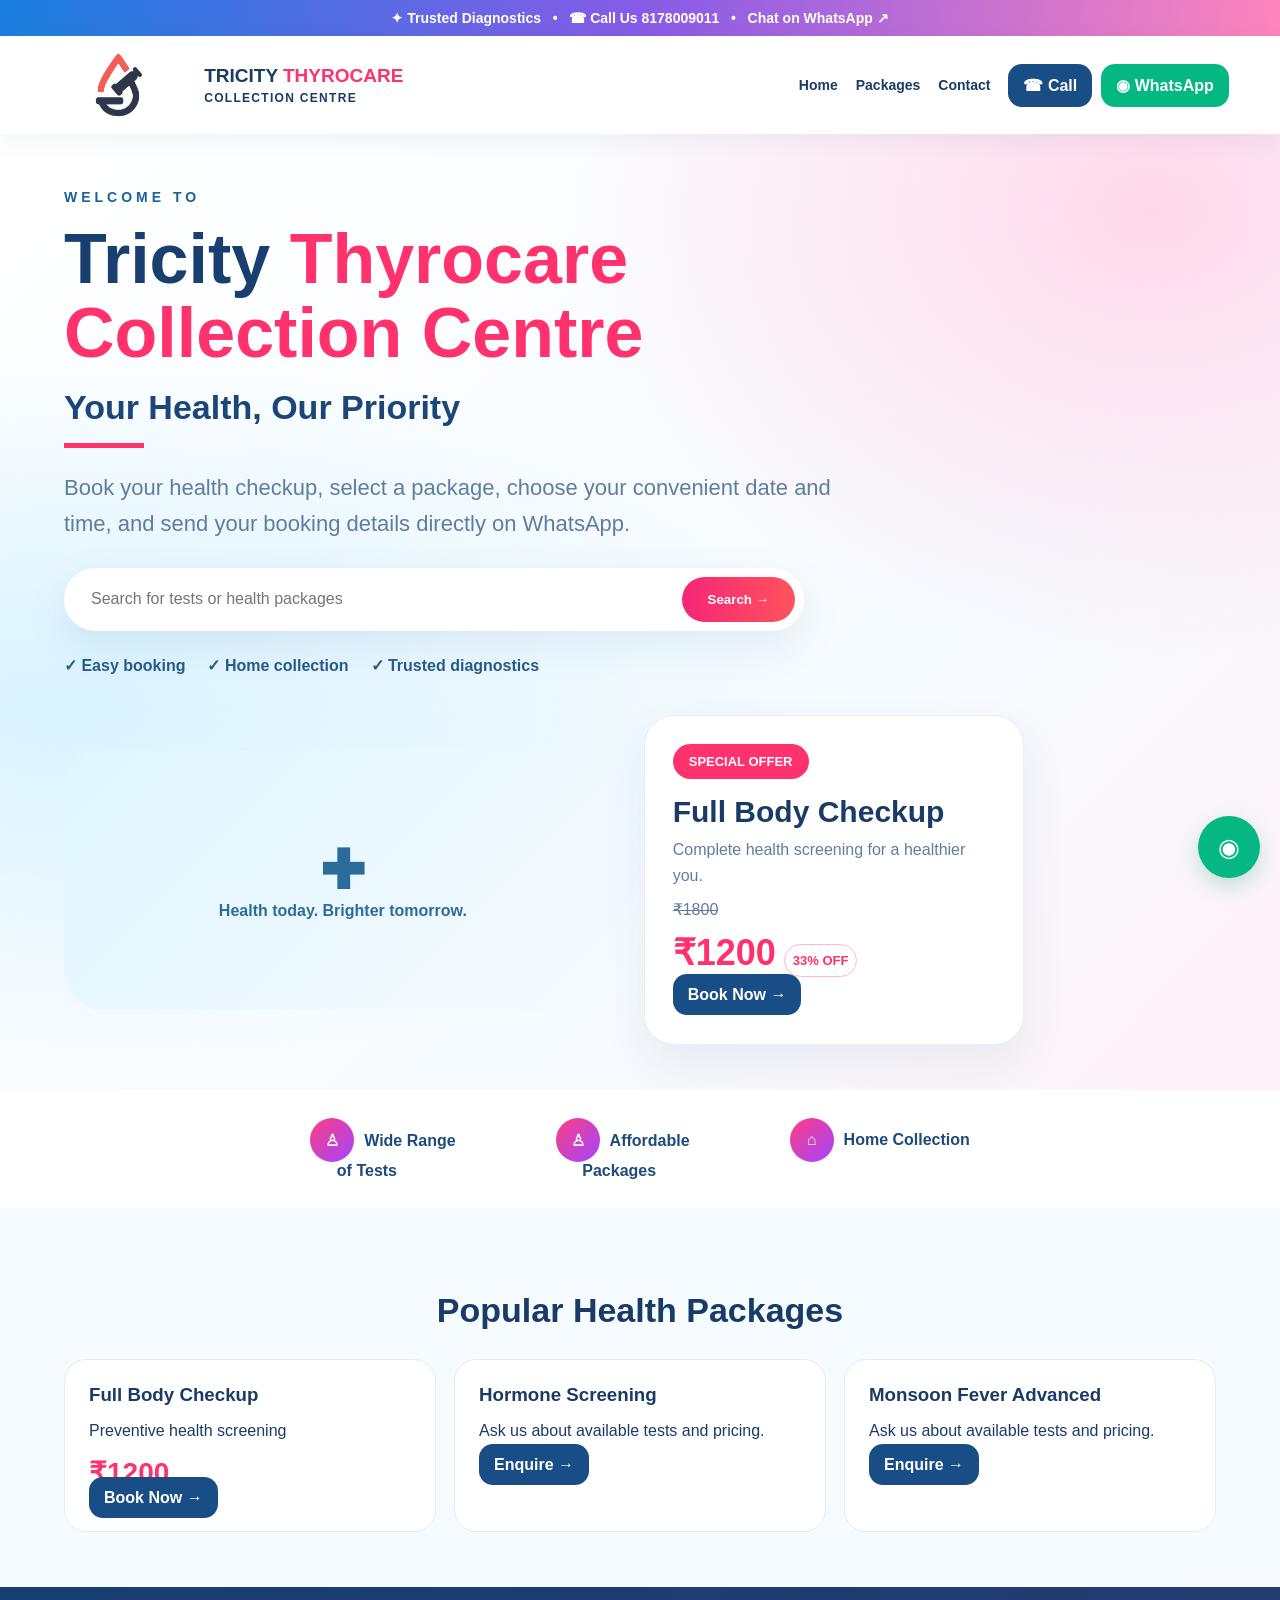
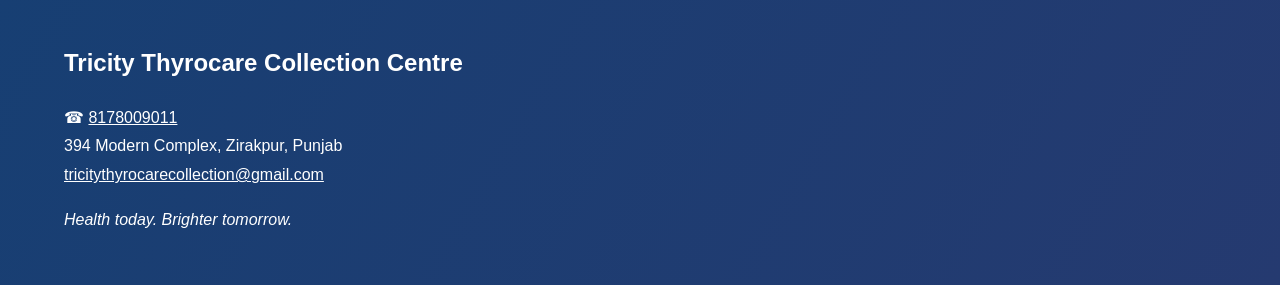
==== commit 825a9499: "Update website" ====
--- a/index.html
+++ b/index.html
@@ -1,90 +1,37 @@
 <!doctype html>
-<html lang="en">
-<head>
-<meta charset="utf-8">
-<meta name="viewport" content="width=device-width, initial-scale=1">
-<meta name="theme-color" content="#112748">
-<title>Tricity Thyrocare Collection Centre | Health today. Brighter tomorrow.</title>
+<html lang="en"><head><meta charset="utf-8"><meta name="viewport" content="width=device-width,initial-scale=1">
+<title>Tricity Thyrocare Collection Centre</title>
+<meta name="description" content="Book diagnostic tests and health packages with Tricity Thyrocare Collection Centre.">
 <style>
-*{box-sizing:border-box} :root{--navy:#153b70;--blue:#075bb7;--pink:#ff2d68;--red:#f04454;--pale:#f1f8ff;--text:#193b68}html{scroll-behavior:smooth}body{margin:0;font-family:Arial,Helvetica,sans-serif;color:var(--text);background:#f5faff}.topline{min-height:34px;background:#173e73;color:#fff;display:flex;gap:24px;align-items:center;justify-content:space-around;padding:8px 4%;font-size:12px}.topline a{color:#fff;text-decoration:none}.header{background:#fff;display:flex;align-items:center;justify-content:space-between;padding:12px 4%;gap:18px;box-shadow:0 3px 18px #0c366011;position:sticky;top:0;z-index:10}.brand{display:flex;align-items:center;gap:9px;text-decoration:none;color:var(--navy);min-width:245px}.brand img{width:116px;height:58px;flex:0 0 auto;object-fit:contain;object-position:center;background:#112748;border-radius:5px}.brand-name{font-size:14px;font-weight:800;line-height:1.15}.brand-name b{color:#ed4851}.brand-name small,.brand-name em{display:block;text-align:center;font-size:10px;letter-spacing:1.2px;font-style:normal}.brand-name em{font-size:9px;letter-spacing:0;font-weight:500;margin-top:3px}nav{display:flex;gap:22px;align-items:center}nav a{font-size:13px;font-weight:700;color:#23456f;text-decoration:none}nav a:hover{color:var(--pink)}.header-actions{display:flex;gap:8px}.round-call,.round-wa{width:38px;height:38px;border-radius:12px;display:grid;place-items:center;color:white;text-decoration:none;font-size:20px;background:#174477}.round-wa{background:#08ae77}.round-wa svg{width:27px;height:27px;display:block}.menu{display:none;border:0;background:none;font-size:25px;color:var(--navy)}.hero{padding:38px 4% 28px;display:grid;grid-template-columns:1fr 1.05fr;gap:28px;align-items:center;background:radial-gradient(circle at 0% 100%,#d9f2ff 0,transparent 26%),radial-gradient(circle at 100% 0%,#ffe7f0 0,transparent 30%),linear-gradient(115deg,#f7fcff,#fff)}.eyebrow{font-weight:800;letter-spacing:3px;font-size:13px;color:#1d4d82}.hero h1{font-size:clamp(28px,3.1vw,43px);line-height:1.08;margin:14px 0 8px;color:#183c70}.hero h1 span{color:#ee3d4e}.hero h1 strong{color:var(--pink)}.hero h2{font-size:19px;margin:0 0 14px}.pink-line{width:42px;height:3px;background:var(--pink);margin-bottom:16px}.hero-copy p{font-size:14px;line-height:1.7;color:#526d8e;max-width:480px}.search{display:flex;background:white;border-radius:40px;box-shadow:0 8px 24px #123b7014;padding:5px;max-width:500px;margin:20px 0}.search input{min-width:0;flex:1;border:0;outline:0;padding:12px 16px;border-radius:30px;font-size:13px}.search button{border:0;background:linear-gradient(100deg,#ef2485,#ff5a55);color:#fff;border-radius:30px;padding:0 22px;font-weight:800;cursor:pointer}.trust-points{display:flex;gap:14px;flex-wrap:wrap;font-size:11px;color:#355b84}.hero-visual{min-height:350px;position:relative;display:flex;align-items:center;justify-content:center;padding:0 175px 0 0}.photo-frame{width:min(100%,300px);height:350px;overflow:hidden;border-radius:160px 160px 20px 20px;background:#d8efff;box-shadow:0 14px 36px #17447717}.photo-frame img{width:100%;height:100%;object-fit:cover;object-position:center top}.floating-note{position:absolute;top:22px;left:28%;font-family:Georgia,serif;font-style:italic;font-size:20px;color:#075bb7;transform:rotate(-7deg);text-shadow:0 1px white}.floating-note b{color:var(--pink)}.offer-card{position:absolute;right:0;top:20px;width:190px;background:white;border-radius:20px;padding:20px 17px;box-shadow:0 12px 36px #193b6818;border:1px solid #edf2fa}.offer-tag{background:var(--pink);color:#fff;border-radius:20px;padding:6px 12px;font-size:10px;font-weight:800}.offer-card h3{font-size:24px;line-height:1.05;margin:18px 0 8px}.offer-card p{font-size:12px;color:#71839b;line-height:1.4}.offer-card del{font-size:12px;color:#8b99aa}.price{font-size:28px;color:var(--pink);font-weight:900;margin:5px 0 14px;white-space:nowrap}.price small{font-size:10px;border:1px solid #ffd1df;border-radius:20px;padding:7px;color:var(--pink);display:inline-block}.btn,.book{display:block;text-align:center;text-decoration:none;background:linear-gradient(90deg,#0862be,#183c76);color:#fff;border:0;border-radius:25px;padding:12px;font-weight:800;font-size:12px;cursor:pointer;width:100%}.benefits{display:grid;grid-template-columns:repeat(5,1fr);background:#fff;padding:15px 4%;box-shadow:0 5px 16px #1744770b}.benefits>div{display:flex;align-items:center;justify-content:center;gap:10px;border-right:1px solid #e2edf8;padding:0 8px}.benefits>div:last-child{border:0}.benefits i{font-style:normal;background:linear-gradient(135deg,#ff6699,#f42668);color:white;width:43px;height:43px;border-radius:50%;display:grid;place-items:center;font-size:22px;box-shadow:0 5px 12px #203f6818}.benefits>div:nth-child(2) i{background:linear-gradient(135deg,#b95cff,#7438e4)}.benefits>div:nth-child(3) i{background:linear-gradient(135deg,#40dfad,#00a87b)}.benefits>div:nth-child(4) i{background:linear-gradient(135deg,#ffc44d,#ff8e16)}.benefits>div:nth-child(5) i{background:linear-gradient(135deg,#4ed8ff,#0086d5)}.benefits b,.benefits small{display:block;font-size:12px}.benefits small{margin-top:3px}.packages{padding:28px 4% 22px;background:#f0f8ff}.section-head{display:flex;align-items:center;justify-content:space-between;margin-bottom:18px}.section-head h2{margin:0 0 6px;font-size:23px}.section-head p{margin:0;color:#7086a1;font-size:13px}.section-head>a{font-size:12px;color:var(--navy);font-weight:800;text-decoration:none}.package-grid{display:grid;grid-template-columns:repeat(3,1fr);gap:14px}.package{background:#fff;padding:9px;border-radius:17px;box-shadow:0 5px 16px #193b6810;border:1px solid #e5eef8;min-width:0}.package-art{height:85px;border-radius:12px;display:grid;place-items:center;font-size:31px;color:#ff9e15;margin-bottom:10px}.sun{background:linear-gradient(120deg,#ffe0a3,#fff0d5)}.thyroid{background:linear-gradient(120deg,#f8d5e9,#fdeafa);color:#ff477b}.diabetes{background:linear-gradient(120deg,#cceffa,#e4f9ff);color:#0782bb}.vitamin{background:linear-gradient(120deg,#fff0a9,#fff8d7)}.liver{background:linear-gradient(120deg,#f3d6f7,#fceafa);color:#f43160}.heart{background:linear-gradient(120deg,#fbd6e8,#fff0f6);color:#f43160}.package h3{font-size:14px;margin:0 0 5px}.package p{font-size:11px;color:#8193aa;margin:0 0 8px}.package-price{font-size:22px;font-weight:900;color:var(--pink);display:flex;justify-content:space-between;align-items:center;margin-bottom:8px}.package-price small{font-size:10px;border:1px solid #ffd5e0;background:#fff6f8;border-radius:50%;width:40px;height:40px;display:grid;place-items:center;text-align:center;line-height:1.1}.book{padding:10px;font-size:11px}.disclaimer{font-size:10px;color:#8090a3;margin:12px 2px 0}.lower{display:grid;grid-template-columns:1.6fr 1fr;gap:14px;padding:0 4% 24px;background:#f0f8ff}.why,.help{background:#fff;border:1px solid #e2edf8;border-radius:18px;padding:17px}.why h2{font-size:17px;margin:0 0 15px}.why-grid{display:grid;grid-template-columns:repeat(5,1fr)}.why-grid div{text-align:center;border-right:1px solid #e5edf6;font-size:23px;color:#1b477e}.why-grid div:last-child{border:0}.why-grid small{display:block;font-size:10px;font-weight:700;line-height:1.4;margin-top:8px}.help{display:flex;gap:12px;align-items:center;background:linear-gradient(120deg,#e0f7ff,#f7fcff)}.help-icon{font-size:38px}.help h3{font-size:14px;margin:0 0 5px}.help p{font-size:12px;color:#71839b;margin:0 0 12px}.whatsapp{display:inline-block;background:#00b878;color:#fff;border-radius:22px;padding:10px 15px;text-decoration:none;font-size:12px;font-weight:800}footer{background:linear-gradient(100deg,#153f76,#252f6e);color:#fff;padding:18px 4%;display:flex;gap:22px;align-items:center;justify-content:space-between;flex-wrap:wrap}.footer-call small,.footer-call a{display:block}.footer-call small{font-size:10px}.footer-call a{font-size:22px;font-weight:900;color:white;text-decoration:none}.footer-name,.tagline{font-family:Georgia,serif;font-style:italic}.tagline b{color:#ff638a}.footer-details{width:100%;display:flex;justify-content:space-between;font-size:11px;border-top:1px solid #ffffff33;padding-top:12px;color:#dce8f8}.footer-details a{color:#fff}.floating-wa{position:fixed;right:18px;bottom:22px;width:52px;height:52px;border-radius:50%;display:grid;place-items:center;background:#00b878;color:#fff;font-size:25px;text-decoration:none;box-shadow:0 6px 18px #0a6a5238;z-index:20}
-@media(max-width:850px){.topline{gap:9px;font-size:10px;flex-wrap:wrap}.header{padding:10px 4%;gap:9px}.menu{display:block}.brand{min-width:0;flex:1}.brand img{width:88px;height:48px}.brand-name{font-size:12px}nav{display:none;position:absolute;top:100%;left:0;right:0;background:#fff;padding:16px 5%;box-shadow:0 10px 20px #0001;flex-direction:column;align-items:flex-start}nav.open{display:flex}.hero{grid-template-columns:1fr;padding-top:28px}.hero-visual{max-width:550px;width:100%;margin:auto;min-height:320px;padding-right:155px}.photo-frame{height:320px}.offer-card{width:170px;padding:16px 13px}.offer-card h3{font-size:21px}.floating-note{font-size:16px}.benefits{grid-template-columns:repeat(3,1fr);gap:12px}.benefits>div{border:0;justify-content:flex-start}.package-grid{grid-template-columns:repeat(2,1fr)}.lower{grid-template-columns:1fr}.section-head h2{font-size:20px}}@media(max-width:480px){.topline span:nth-child(2){display:none}.topline{justify-content:space-between}.header-actions{gap:5px}.round-call,.round-wa{width:32px;height:32px;border-radius:10px}.brand img{width:48px;height:36px}.brand-name{font-size:10px}.brand-name small{font-size:8px}.hero{padding:25px 5%}.hero h1{font-size:30px}.hero-visual{min-height:285px;padding-right:125px}.photo-frame{height:285px;width:100%;border-radius:130px 130px 18px 18px}.offer-card{width:140px;top:25px;padding:13px 10px}.offer-card h3{font-size:18px;margin-top:14px}.offer-card p{font-size:10px}.price{font-size:23px}.price small{font-size:8px;padding:5px}.floating-note{left:20%;top:5px;font-size:13px}.benefits{padding:13px 5%;grid-template-columns:repeat(2,1fr)}.benefits>div{gap:7px}.benefits i{width:35px;height:35px;font-size:18px}.benefits b,.benefits small{font-size:10px}.packages{padding:24px 4%}.section-head{align-items:flex-start;gap:8px}.section-head>a{max-width:95px;text-align:right;line-height:1.5}.section-head p{font-size:11px}.package-grid{gap:9px}.package{padding:7px;border-radius:13px}.package-art{height:62px;font-size:25px}.package h3{font-size:12px}.package-price{font-size:18px}.package-price small{width:34px;height:34px;font-size:8px}.book{font-size:10px;padding:9px 4px}.why-grid{grid-template-columns:repeat(3,1fr);gap:14px}.why-grid div{border:0}.footer-name{font-size:14px}.tagline{font-size:13px}.footer-details{flex-direction:column;gap:8px}.search input{font-size:11px;padding:10px}.search button{padding:0 14px;font-size:12px}}
-
-
-/* Mobile and asset-safe header fixes */
-.topline{flex-wrap:wrap;row-gap:5px;line-height:1.4;justify-content:center;text-align:center}
-.header{min-width:0;flex-wrap:wrap}.brand{flex:1 1 190px;min-width:0}.brand img{flex:0 0 auto;object-fit:contain;background:#fff}.brand-name{overflow-wrap:anywhere}
-.header nav{min-width:0}.hero-copy,.hero-visual{min-width:0}.search{width:100%;min-width:0}.search input{width:0}.trust-points{line-height:1.5}
-@media(max-width:850px){.header{gap:8px}.menu{flex:0 0 auto}.brand{flex:1 1 150px}.header-actions{flex:0 0 auto}.topline a{white-space:normal}.header nav{width:100%}}
-@media(max-width:480px){.topline{font-size:10px;padding:7px 3%;gap:7px}.brand-name{font-size:10px}.brand-name small{font-size:8px}.hero-copy p{font-size:14px}.search button{white-space:nowrap}.hero-visual{overflow:visible}}
-
-
-/* Final mobile header and hero-photo refinements */
-.brand{gap:7px;min-width:0;flex:0 1 auto}
-.brand img{width:84px;height:52px;object-fit:contain;object-position:center;background:#fff;border-radius:0}
-.brand-name{font-size:11px;line-height:1.12;letter-spacing:.15px;white-space:normal}
-.brand-name small{font-size:8px;letter-spacing:1px;margin-top:2px}
-.brand-name em{font-size:8px;margin-top:3px}
-.floating-note{display:none!important}
-@media(max-width:850px){.brand{flex:1 1 auto;gap:6px}.brand img{width:68px;height:44px}.brand-name{font-size:9.5px}.brand-name small{font-size:7.5px;letter-spacing:.7px}.brand-name em{font-size:7.5px}.header{gap:8px}.header-actions{gap:6px}}
-@media(max-width:480px){.header{padding:9px 3%;gap:6px}.brand{flex:1 1 0;min-width:0;gap:5px}.brand img{width:62px;height:42px}.brand-name{font-size:8.5px;letter-spacing:0}.brand-name small{font-size:7px;letter-spacing:.55px}.brand-name em{font-size:7px}.menu{font-size:22px}.round-call,.round-wa{width:30px;height:30px;font-size:17px}.round-wa svg{width:23px;height:23px}.hero-visual{margin-top:8px}.photo-frame img{object-position:center top}}
-
-
-/* Premium, balanced header refinement */
-.header{min-height:94px;padding:14px clamp(18px,4vw,56px);gap:20px;background:linear-gradient(105deg,rgba(247,252,255,.98) 0%,rgba(255,255,255,.98) 55%,rgba(255,244,249,.98) 100%);border-bottom:1px solid rgba(26,70,120,.09);box-shadow:0 8px 28px rgba(21,59,112,.09);backdrop-filter:blur(14px)}
-.brand{gap:14px;min-width:340px;max-width:460px}
-.brand img{width:142px;height:66px;object-fit:contain;object-position:center;background:linear-gradient(135deg,#fff,#f7fbff);border:1px solid rgba(21,59,112,.07);border-radius:12px;padding:5px;box-shadow:0 5px 16px rgba(21,59,112,.08)}
-.brand-name{font-size:16px;line-height:1.2;letter-spacing:.15px}
-.brand-name small{font-size:11px;letter-spacing:1.05px;margin-top:4px}
-.brand-name em{font-size:10px;margin-top:5px;color:#526d8e}
-nav{gap:clamp(12px,1.6vw,24px)}
-nav a{font-size:13px;letter-spacing:.1px;white-space:nowrap;padding:10px 0;position:relative}
-nav a:hover:after{content:"";height:2px;position:absolute;bottom:2px;left:0;right:0;background:#ff2d68;border-radius:3px}
-.header-actions{gap:10px;align-items:center}
-.round-call,.round-wa{width:44px;height:44px;border-radius:14px;box-shadow:0 5px 14px rgba(18,57,105,.13);transition:transform .2s ease}
-.round-call:hover,.round-wa:hover{transform:translateY(-2px)}
-.menu{width:42px;height:42px;border-radius:12px;background:rgba(21,59,112,.06);flex:0 0 auto}
-.topline{min-height:38px;background:linear-gradient(90deg,#123968,#1d4c83);letter-spacing:.15px;font-size:12px}
-@media(max-width:1000px){.header{padding:12px 3%;gap:12px}.brand{min-width:260px;gap:10px}.brand img{width:112px;height:60px}.brand-name{font-size:13px}nav{gap:12px}nav a{font-size:12px}}
-@media(max-width:850px){.header{min-height:82px;padding:10px 4%;gap:10px}.brand{min-width:0;flex:1;gap:10px}.brand img{width:100px;height:56px}.brand-name{font-size:12px}.brand-name small{font-size:9px;letter-spacing:.8px}.brand-name em{font-size:9px}.menu{display:block}.header-actions{gap:7px}.round-call,.round-wa{width:38px;height:38px;border-radius:12px}}
-@media(max-width:480px){.header{min-height:78px;padding:9px 12px;gap:8px}.menu{width:34px;height:38px;font-size:23px;background:transparent}.brand{gap:8px}.brand img{width:78px;height:50px;padding:3px;border-radius:9px}.brand-name{font-size:10.5px;line-height:1.15;letter-spacing:0}.brand-name small{font-size:8px;letter-spacing:.55px;margin-top:3px}.brand-name em{font-size:8px;margin-top:3px}.header-actions{gap:5px}.round-call,.round-wa{width:32px;height:34px;border-radius:10px;font-size:17px}.round-wa svg{width:23px;height:23px}.topline{padding:8px 3%;font-size:9px;gap:7px;min-height:34px}.topline span:nth-child(2){display:none}}
-
-</style>
-</head>
-<body>
-<div class="topline"><span>✦ Trusted Diagnostics</span><span>✓ Accurate Reports</span><a href="tel:8178009011">☎ Call Us 8178009011</a><a href="https://wa.me/918178009011">Chat on WhatsApp ↗</a></div>
-<header class="header">
-  <button class="menu" id="menuBtn" aria-label="Open menu">☰</button>
-  <a class="brand" href="#home"><img src="[data-uri]" alt="Thyrocare logo"><span class="brand-name">TRICITY <b>THYROCARE</b><small>COLLECTION CENTRE</small><em>Tests you can trust!</em></span></a>
-  <nav id="nav"><a href="#home">Home</a><a href="#packages">Tests & Packages</a><a href="#about">About Us</a><a href="#collection">Home Collection</a><a href="#contact">Contact</a></nav>
-  <div class="header-actions"><a class="round-call" href="tel:8178009011">☎</a><a class="round-wa" href="https://wa.me/918178009011" aria-label="Chat on WhatsApp"><svg viewBox="0 0 32 32" width="25" height="25" aria-hidden="true" fill="currentColor"><path d="M16 2.7A13 13 0 0 0 4.8 22.3L3 29l6.9-1.8A13 13 0 1 0 16 2.7Zm0 23.7a10.6 10.6 0 0 1-5.4-1.5l-.4-.2-4.1 1.1 1.1-4-.3-.4A10.6 10.6 0 1 1 16 26.4Zm5.8-7.9c-.3-.2-1.9-.9-2.2-1s-.5-.2-.7.2-.8 1-1 1.2-.4.2-.7.1a8.7 8.7 0 0 1-2.6-1.6 9.6 9.6 0 0 1-1.8-2.2c-.2-.3 0-.5.1-.6l.5-.6.3-.5c.1-.2 0-.4 0-.6s-.7-1.7-1-2.3c-.2-.6-.5-.5-.7-.5h-.6c-.2 0-.6.1-.9.4s-1.1 1.1-1.1 2.7 1.1 3.1 1.3 3.3 2.2 3.5 5.4 4.8c.8.3 1.4.5 1.9.6.8.2 1.5.2 2 .1.6-.1 1.9-.8 2.2-1.5s.3-1.4.2-1.5-.3-.3-.6-.5Z"/></svg></a></div>
-</header>
-<main>
-<section class="hero" id="home">
-  <div class="hero-copy"><div class="eyebrow">WELCOME TO</div><h1>Tricity <span>Thyrocare</span><br><strong>Collection Centre</strong></h1><h2>Your Health, Our Priority</h2><div class="pink-line"></div><p>Book your health checkup, select a package, choose your convenient date and time, and send your booking details directly on WhatsApp.</p>
-  <form class="search" id="searchForm"><input id="searchInput" placeholder="Search for tests or health packages" aria-label="Search tests and packages"><button>Search →</button></form>
-  <div class="trust-points"><span>✓ Easy booking</span><span>✓ Home collection</span><span>✓ Trusted diagnostics</span></div></div>
-  <div class="hero-visual"><div class="photo-frame"><img src="[data-uri]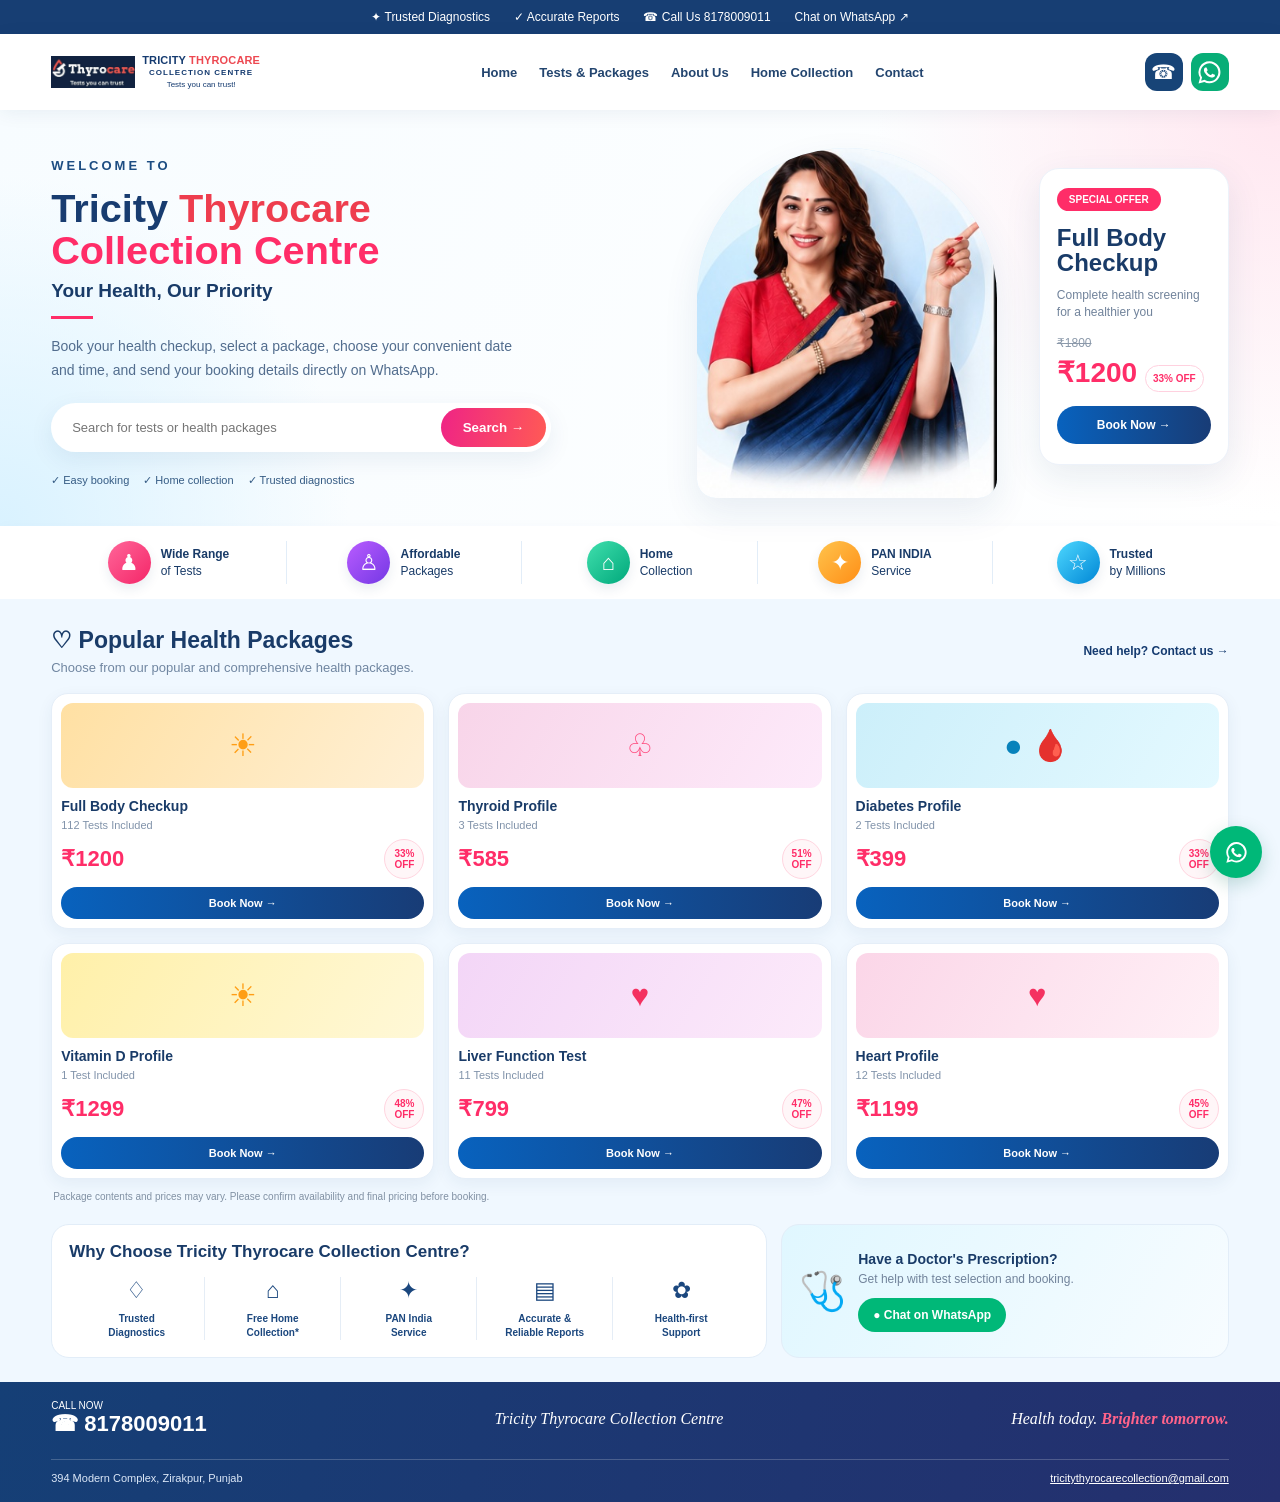
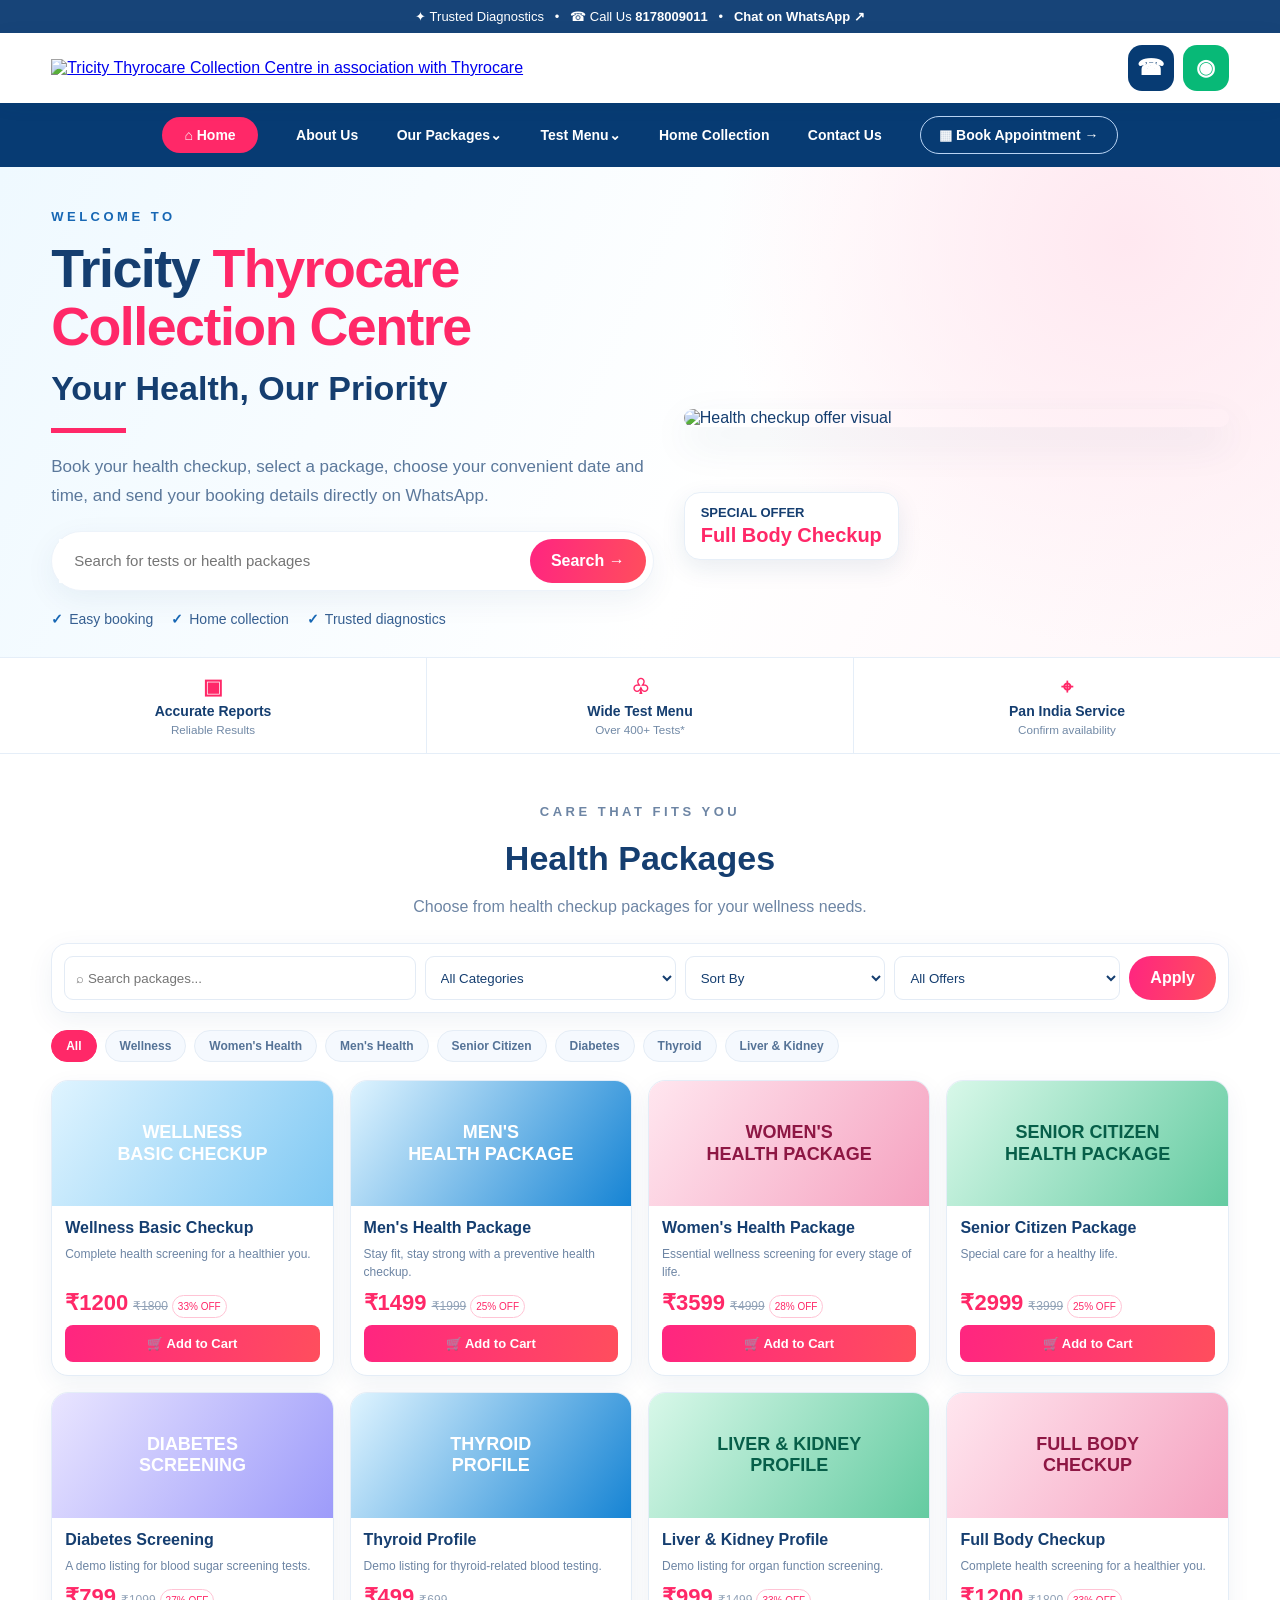
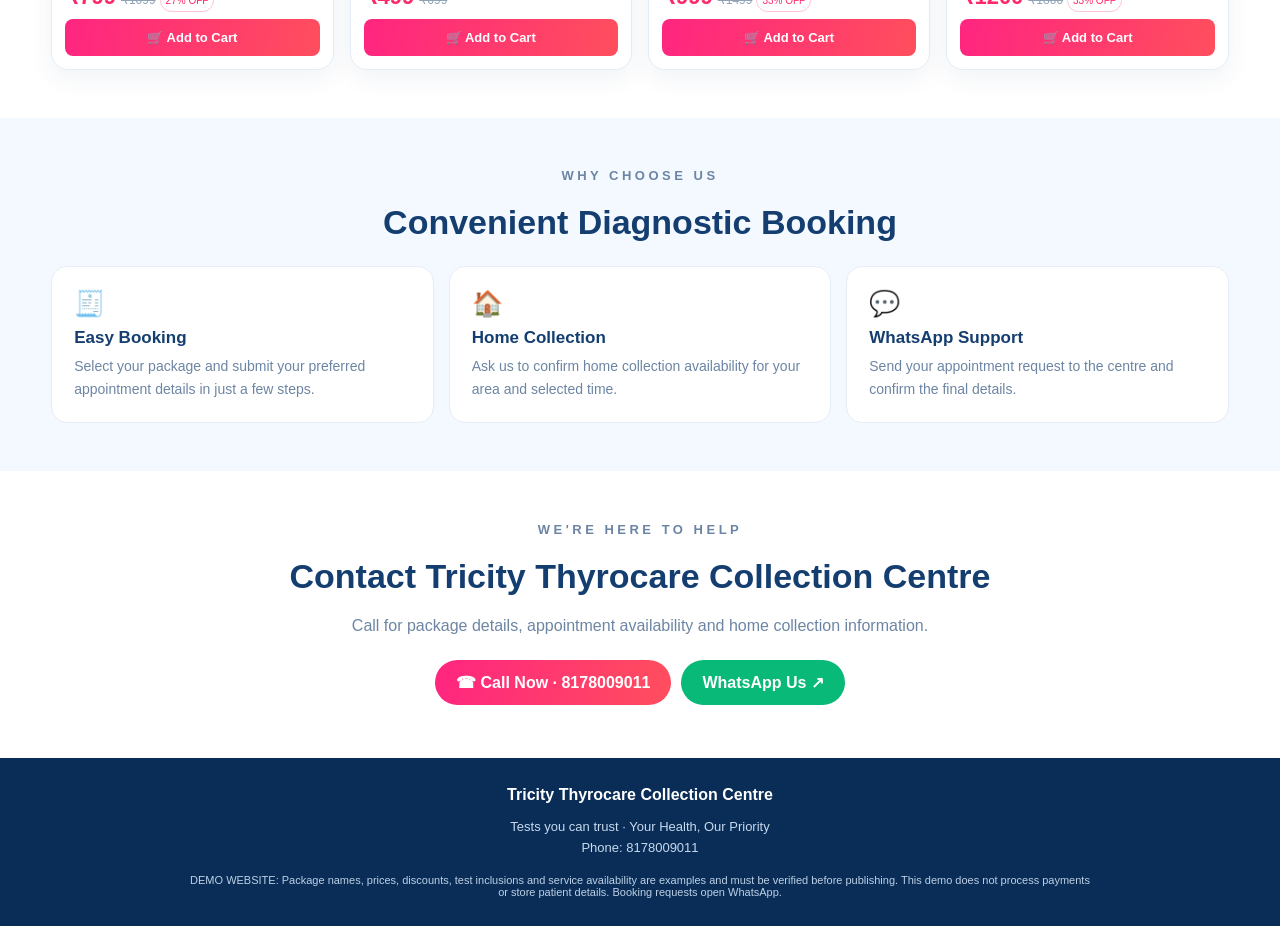
